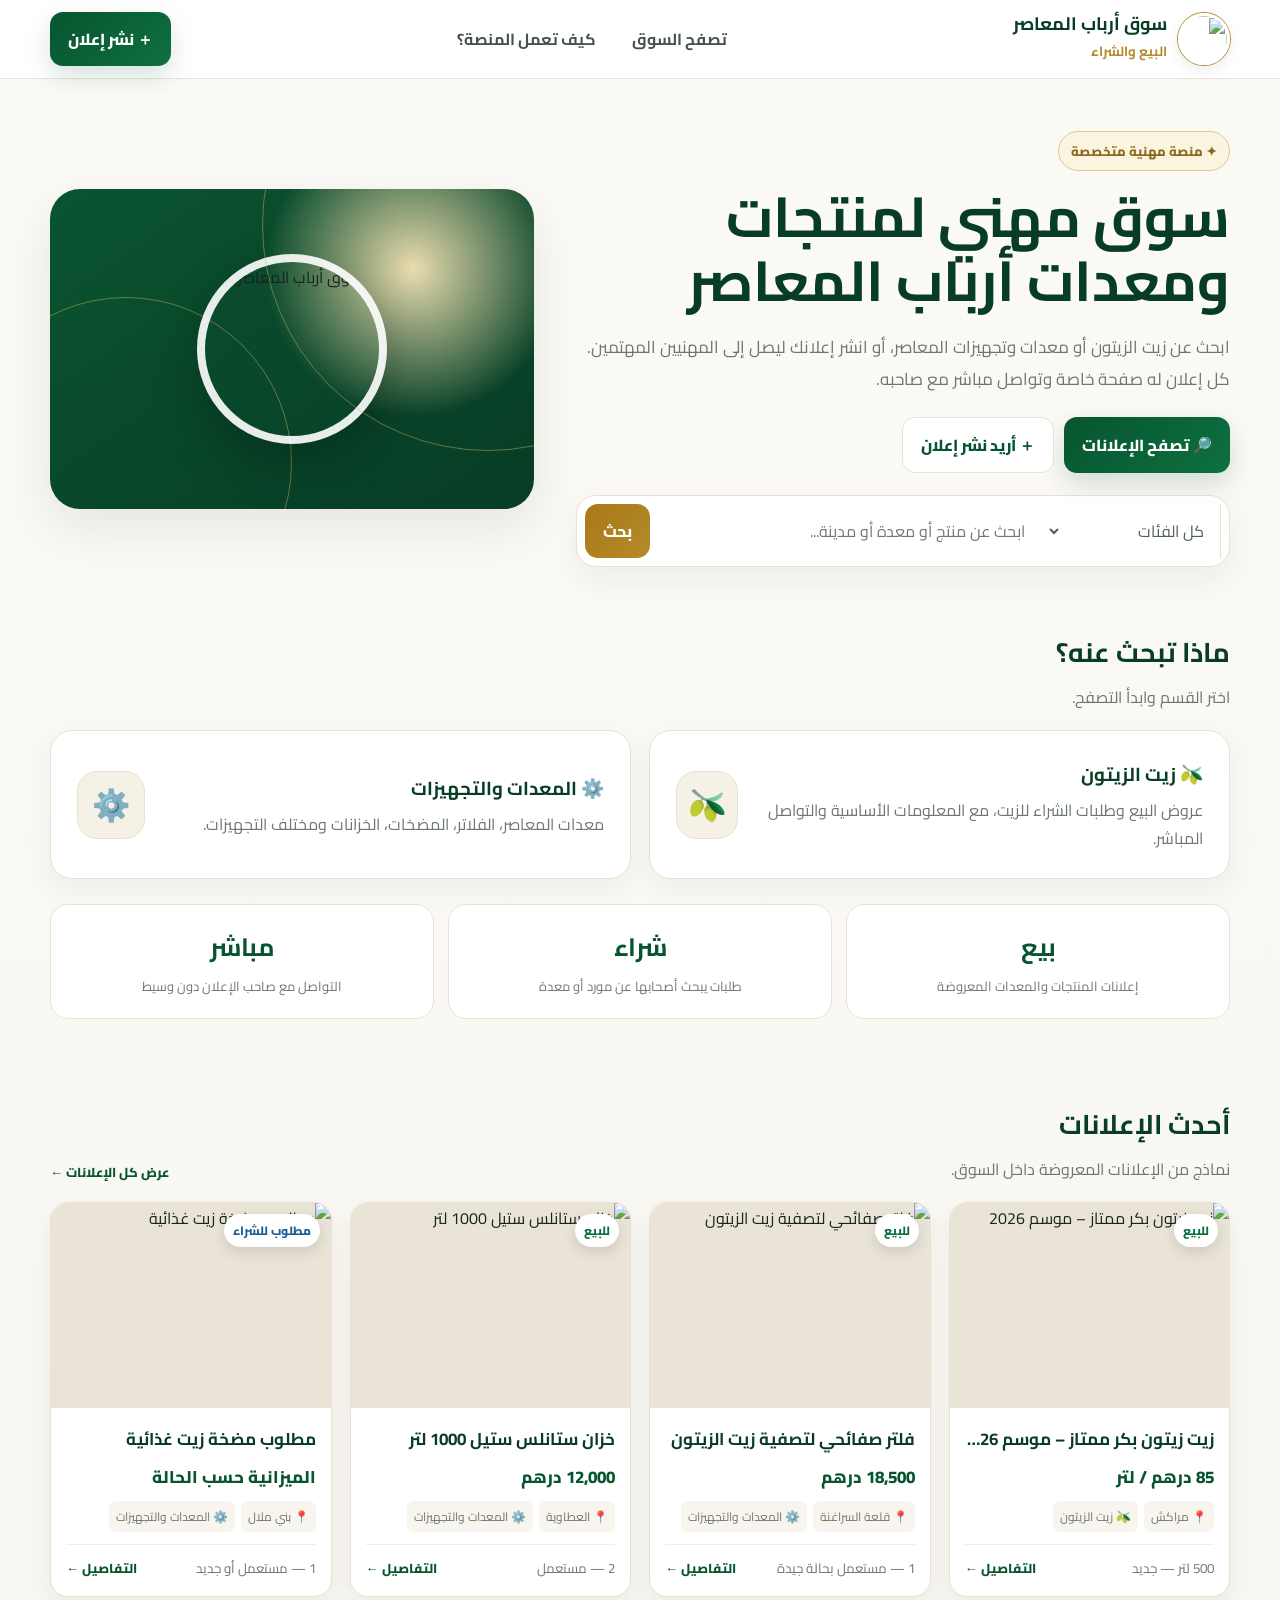
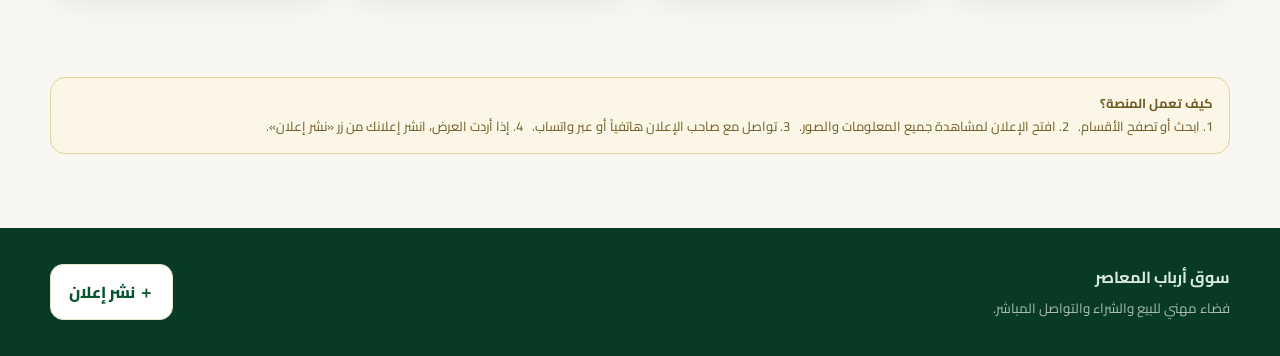
==== index.html @ 91c4d1d9 "Add files via upload" ====
<!doctype html><html lang="ar" dir="rtl"><head><meta charset="utf-8"><meta name="viewport" content="width=device-width,initial-scale=1"><title>سوق أرباب المعاصر | البيع والشراء</title><link rel="stylesheet" href="styles.css"></head><body><header class="topbar"><div class="wrap nav"><a class="brand" href="index.html"><img src="assets/logoSAM.png"><span><b>سوق أرباب المعاصر</b><small>البيع والشراء</small></span></a><nav class="navlinks"><a href="search.html">تصفح السوق</a><a href="#how">كيف تعمل المنصة؟</a></nav><a class="btn primary" href="publish.html">＋ نشر إعلان</a></div></header><main><section class="wrap hero"><div><span class="eyebrow">✦ منصة مهنية متخصصة</span><h1>سوق مهني لمنتجات<br>ومعدات أرباب المعاصر</h1><p>ابحث عن زيت الزيتون أو معدات وتجهيزات المعاصر، أو انشر إعلانك ليصل إلى المهنيين المهتمين. كل إعلان له صفحة خاصة وتواصل مباشر مع صاحبه.</p><div class="hero-actions"><a class="btn primary" href="search.html">🔎 تصفح الإعلانات</a><a class="btn light" href="publish.html">＋ أريد نشر إعلان</a></div><div class="searchbox"><select id="homeCat"><option>كل الفئات</option><option>زيت الزيتون</option><option>المعدات والتجهيزات</option></select><input id="homeSearch" placeholder="ابحث عن منتج أو معدة أو مدينة..."><button id="searchGo" class="btn gold">بحث</button></div></div><div class="hero-art"><img src="assets/logoSAM.png" alt="سوق أرباب المعاصر"></div></section><section class="wrap section"><div class="section-head"><div><h2>ماذا تبحث عنه؟</h2><p>اختر القسم وابدأ التصفح.</p></div></div><div class="cats"><a class="catcard" href="search.html?cat=زيت%20الزيتون"><div><h3>🫒 زيت الزيتون</h3><p>عروض البيع وطلبات الشراء للزيت، مع المعلومات الأساسية والتواصل المباشر.</p></div><div class="caticon">🫒</div></a><a class="catcard" href="search.html?cat=المعدات%20والتجهيزات"><div><h3>⚙️ المعدات والتجهيزات</h3><p>معدات المعاصر، الفلاتر، المضخات، الخزانات ومختلف التجهيزات.</p></div><div class="caticon">⚙️</div></a></div><div class="stats"><div class="stat"><strong>بيع</strong><span>إعلانات المنتجات والمعدات المعروضة</span></div><div class="stat"><strong>شراء</strong><span>طلبات يبحث أصحابها عن مورد أو معدة</span></div><div class="stat"><strong>مباشر</strong><span>التواصل مع صاحب الإعلان دون وسيط</span></div></div></section><section id="latest" class="wrap section"><div class="section-head"><div><h2>أحدث الإعلانات</h2><p>نماذج من الإعلانات المعروضة داخل السوق.</p></div><a class="link" href="search.html">عرض كل الإعلانات ←</a></div><div id="homeGrid" class="grid"></div></section><section id="how" class="wrap section"><div class="notice"><b>كيف تعمل المنصة؟</b><br>1. ابحث أو تصفح الأقسام. &nbsp; 2. افتح الإعلان لمشاهدة جميع المعلومات والصور. &nbsp; 3. تواصل مع صاحب الإعلان هاتفياً أو عبر واتساب. &nbsp; 4. إذا أردت العرض، انشر إعلانك من زر «نشر إعلان».</div></section></main><footer class="footer"><div class="wrap foot"><div><b>سوق أرباب المعاصر</b><br><small>فضاء مهني للبيع والشراء والتواصل المباشر.</small></div><a class="btn light" href="publish.html">＋ نشر إعلان</a></div></footer><script src="app.js"></script><script>Souk.initHome()</script></body></html>
---- styles.css ----
@import url('https://fonts.googleapis.com/css2?family=Cairo:wght@400;500;600;700;800&display=swap');
:root{--g:#07552f;--g2:#0e7040;--g3:#083d25;--gold:#b58a2a;--gold2:#d6b765;--cream:#fbfaf6;--paper:#fff;--ink:#18251e;--muted:#6d7771;--line:#e9e2d1;--soft:#f5f1e6;--danger:#a84232;--shadow:0 18px 50px rgba(13,42,27,.09)}*{box-sizing:border-box}html{scroll-behavior:smooth}body{margin:0;background:linear-gradient(180deg,#fbfaf6 0%,#f7f6f1 100%);color:var(--ink);font-family:Cairo,Arial,sans-serif}a{text-decoration:none;color:inherit}button,input,select,textarea{font:inherit}button{cursor:pointer}.wrap{width:min(1180px,calc(100% - 32px));margin:auto}.topbar{background:rgba(255,255,255,.92);border-bottom:1px solid var(--line);position:sticky;top:0;z-index:30;backdrop-filter:blur(14px)}.nav{height:78px;display:flex;align-items:center;justify-content:space-between;gap:20px}.brand{display:flex;align-items:center;gap:11px}.brand img{width:52px;height:52px;border-radius:50%;object-fit:cover;border:3px solid #fff;box-shadow:0 0 0 1px var(--gold),0 5px 14px rgba(0,0,0,.08)}.brand b{display:block;font-size:18px;color:var(--g3);line-height:1.2}.brand small{color:var(--gold);font-weight:700}.navlinks{display:flex;gap:8px;align-items:center}.navlinks a{padding:10px 14px;border-radius:12px;color:#46534c;font-weight:700}.navlinks a:hover{background:var(--soft);color:var(--g)}.btn{display:inline-flex;align-items:center;justify-content:center;gap:7px;border:0;border-radius:13px;padding:12px 18px;font-weight:800;transition:.18s;white-space:nowrap}.btn:hover{transform:translateY(-1px)}.btn.primary{background:linear-gradient(135deg,var(--g),var(--g2));color:#fff;box-shadow:0 10px 24px rgba(7,85,47,.17)}.btn.gold{background:linear-gradient(135deg,#a87917,var(--gold));color:#fff}.btn.light{background:#fff;border:1px solid var(--line);color:var(--g)}.btn.whatsapp{background:#1e9b59;color:#fff}.hero{padding:52px 0 34px;display:grid;grid-template-columns:1.15fr .85fr;gap:42px;align-items:center}.eyebrow{display:inline-flex;padding:7px 12px;border:1px solid #dcc98f;background:#fbf5df;color:#8b681d;border-radius:999px;font-weight:800;font-size:13px}.hero h1{font-size:clamp(34px,5vw,56px);line-height:1.15;margin:14px 0 15px;color:var(--g3)}.hero p{font-size:17px;line-height:1.9;color:var(--muted);max-width:680px}.hero-actions{display:flex;gap:10px;flex-wrap:wrap;margin-top:22px}.hero-art{min-height:320px;border-radius:30px;background:radial-gradient(circle at 75% 25%,#eadcae,transparent 34%),linear-gradient(145deg,#0a5430,#083c25);position:relative;overflow:hidden;box-shadow:var(--shadow)}.hero-art:before,.hero-art:after{content:"";position:absolute;border:1px solid rgba(214,183,101,.45);border-radius:50%;width:330px;height:330px;left:-90px;bottom:-120px}.hero-art:after{width:450px;height:450px;left:auto;right:-180px;top:-190px}.hero-art img{position:absolute;width:190px;height:190px;border-radius:50%;object-fit:cover;left:50%;top:50%;transform:translate(-50%,-50%);border:8px solid rgba(255,255,255,.9);box-shadow:0 18px 50px rgba(0,0,0,.25)}.searchbox{background:#fff;border:1px solid var(--line);border-radius:20px;padding:8px;display:flex;gap:8px;box-shadow:0 12px 30px rgba(13,42,27,.06);margin-top:22px}.searchbox input{border:0;outline:0;flex:1;padding:12px 14px;min-width:0;background:transparent}.searchbox select{border:0;border-right:1px solid var(--line);outline:0;padding:0 12px;color:#526058;background:#fff}.section{padding:26px 0 54px}.section-head{display:flex;align-items:end;justify-content:space-between;gap:16px;margin-bottom:18px}.section-head h2{margin:0;color:var(--g3);font-size:27px}.section-head p{margin:5px 0 0;color:var(--muted)}.cats{display:grid;grid-template-columns:repeat(2,1fr);gap:18px}.catcard{padding:26px;border:1px solid var(--line);border-radius:22px;background:#fff;box-shadow:0 10px 28px rgba(13,42,27,.05);display:flex;align-items:center;justify-content:space-between;gap:20px}.caticon{width:68px;height:68px;border-radius:20px;display:grid;place-items:center;font-size:31px;background:var(--soft);border:1px solid var(--line)}.catcard h3{margin:0 0 5px;color:var(--g3)}.catcard p{margin:0;color:var(--muted);line-height:1.7}.stats{display:grid;grid-template-columns:repeat(3,1fr);gap:14px;margin-top:25px}.stat{background:#fff;border:1px solid var(--line);border-radius:18px;padding:18px;text-align:center}.stat strong{display:block;font-size:25px;color:var(--g)}.stat span{color:var(--muted);font-size:13px}.toolbar{position:sticky;top:78px;z-index:20;background:rgba(247,246,241,.93);backdrop-filter:blur(12px);padding:14px 0;border-bottom:1px solid var(--line)}.filters{display:grid;grid-template-columns:1.1fr .8fr .8fr 2fr;gap:9px}.field{width:100%;border:1px solid var(--line);background:#fff;border-radius:12px;padding:11px 13px;outline:0;color:var(--ink)}.field:focus{border-color:var(--gold)}.grid{display:grid;grid-template-columns:repeat(4,1fr);gap:18px}.card{background:#fff;border:1px solid var(--line);border-radius:18px;overflow:hidden;box-shadow:0 10px 26px rgba(13,42,27,.055);transition:.18s}.card:hover{transform:translateY(-3px);box-shadow:0 18px 38px rgba(13,42,27,.10)}.card-image{height:205px;position:relative;background:#e9e4d7;overflow:hidden}.card-image img{width:100%;height:100%;object-fit:cover}.badge{position:absolute;top:11px;right:11px;background:#fff;border-radius:999px;padding:5px 9px;font-size:12px;font-weight:800;box-shadow:0 5px 14px rgba(0,0,0,.12)}.badge.sale{color:#08703c}.badge.buy{color:#1d5d95}.card-body{padding:15px}.card h3{margin:0 0 6px;font-size:17px;color:var(--g3);white-space:nowrap;overflow:hidden;text-overflow:ellipsis}.price{font-weight:800;color:var(--g);font-size:17px}.meta{display:flex;flex-wrap:wrap;gap:6px;color:var(--muted);font-size:12px;margin:8px 0 12px}.meta span{background:#f7f5ee;padding:4px 7px;border-radius:7px}.card-footer{display:flex;justify-content:space-between;align-items:center;border-top:1px solid #f0ede4;padding-top:11px}.card-footer small{color:var(--muted)}.link{color:var(--g);font-weight:800;font-size:13px}.empty{padding:55px 20px;text-align:center;border:1px dashed #d9cfb6;border-radius:20px;color:var(--muted);background:#fff}.empty b{display:block;color:var(--g3);margin-bottom:5px}.detail-layout{display:grid;grid-template-columns:1.05fr .95fr;gap:25px;padding:35px 0 60px}.gallery{background:#fff;border:1px solid var(--line);border-radius:22px;padding:12px}.gallery-main{height:470px;border-radius:16px;overflow:hidden;background:#eee9dd}.gallery-main img{width:100%;height:100%;object-fit:cover}.detail-box{background:#fff;border:1px solid var(--line);border-radius:22px;padding:25px;box-shadow:var(--shadow)}.detail-box h1{margin:8px 0;color:var(--g3);font-size:34px}.detail-price{font-size:28px;color:var(--g);font-weight:800;margin:10px 0}.detail-desc{line-height:2;color:#53605a}.specs{display:grid;grid-template-columns:1fr 1fr;gap:8px;margin:18px 0}.spec{background:#f8f6ef;border-radius:12px;padding:10px}.spec small{display:block;color:var(--muted);font-size:11px}.spec b{color:var(--g3)}.contact{display:grid;grid-template-columns:1fr 1fr;gap:10px;margin-top:20px}.notice{background:#fbf6e6;border:1px solid #e6d39b;color:#6f5b25;border-radius:15px;padding:14px 16px;line-height:1.8;font-size:13px}.form-shell{max-width:850px;margin:35px auto 70px}.form-card{background:#fff;border:1px solid var(--line);border-radius:24px;padding:28px;box-shadow:var(--shadow)}.form-title h1{margin:0;color:var(--g3);font-size:32px}.form-title p{color:var(--muted);line-height:1.8}.form-grid{display:grid;grid-template-columns:1fr 1fr;gap:14px}.full{grid-column:1/-1}.label{display:block;font-weight:800;color:#34433b;font-size:13px;margin:0 0 6px}.agree{display:flex;gap:9px;align-items:flex-start;background:#faf8f0;padding:13px;border-radius:12px;margin-top:15px;color:#59635e;font-size:13px;line-height:1.8}.agree input{margin-top:5px}.modal{display:none;position:fixed;inset:0;z-index:100}.modal.open{display:block}.modal-back{position:absolute;inset:0;background:rgba(6,24,16,.62);backdrop-filter:blur(4px)}.modal-box{position:relative;width:min(760px,calc(100% - 26px));max-height:86vh;overflow:auto;margin:7vh auto;background:#fff;border-radius:22px;padding:28px;box-shadow:0 30px 80px rgba(0,0,0,.28)}.modal-close{position:absolute;top:12px;left:12px;border:0;background:#f1eee4;border-radius:50%;width:36px;height:36px;font-size:22px}.law h2{color:var(--g3)}.law li{margin:9px 0;line-height:1.8}.footer{margin-top:20px;background:#073b24;color:#dce9df;padding:34px 0}.footer .foot{display:flex;justify-content:space-between;gap:20px;align-items:center}.footer small{color:#aebfb3}.hidden{display:none!important}@media(max-width:980px){.grid{grid-template-columns:repeat(3,1fr)}.hero{grid-template-columns:1fr}.hero-art{min-height:260px}.filters{grid-template-columns:1fr 1fr}.filters .wide{grid-column:1/-1}.detail-layout{grid-template-columns:1fr}.cats{grid-template-columns:1fr}}@media(max-width:700px){.wrap{width:min(100% - 22px,1180px)}.nav{height:68px}.navlinks{display:none}.brand img{width:46px;height:46px}.brand b{font-size:15px}.brand small{font-size:11px}.hero{padding:34px 0 22px}.hero h1{font-size:35px}.hero p{font-size:15px}.hero-art{min-height:230px}.hero-art img{width:135px;height:135px}.stats{grid-template-columns:1fr}.grid{grid-template-columns:1fr 1fr;gap:12px}.card-image{height:160px}.section{padding-bottom:38px}.toolbar{top:68px}.filters{grid-template-columns:1fr 1fr}.filters .wide{grid-column:1/-1}.detail-layout{padding-top:18px}.gallery-main{height:310px}.detail-box h1{font-size:27px}.contact{grid-template-columns:1fr}.form-grid{grid-template-columns:1fr}.full{grid-column:auto}.footer .foot{flex-direction:column;text-align:center}}@media(max-width:470px){.grid{grid-template-columns:1fr}.card-image{height:205px}.hero-actions .btn{width:100%}.cats{gap:12px}.catcard{padding:18px}.caticon{width:55px;height:55px;font-size:25px}}
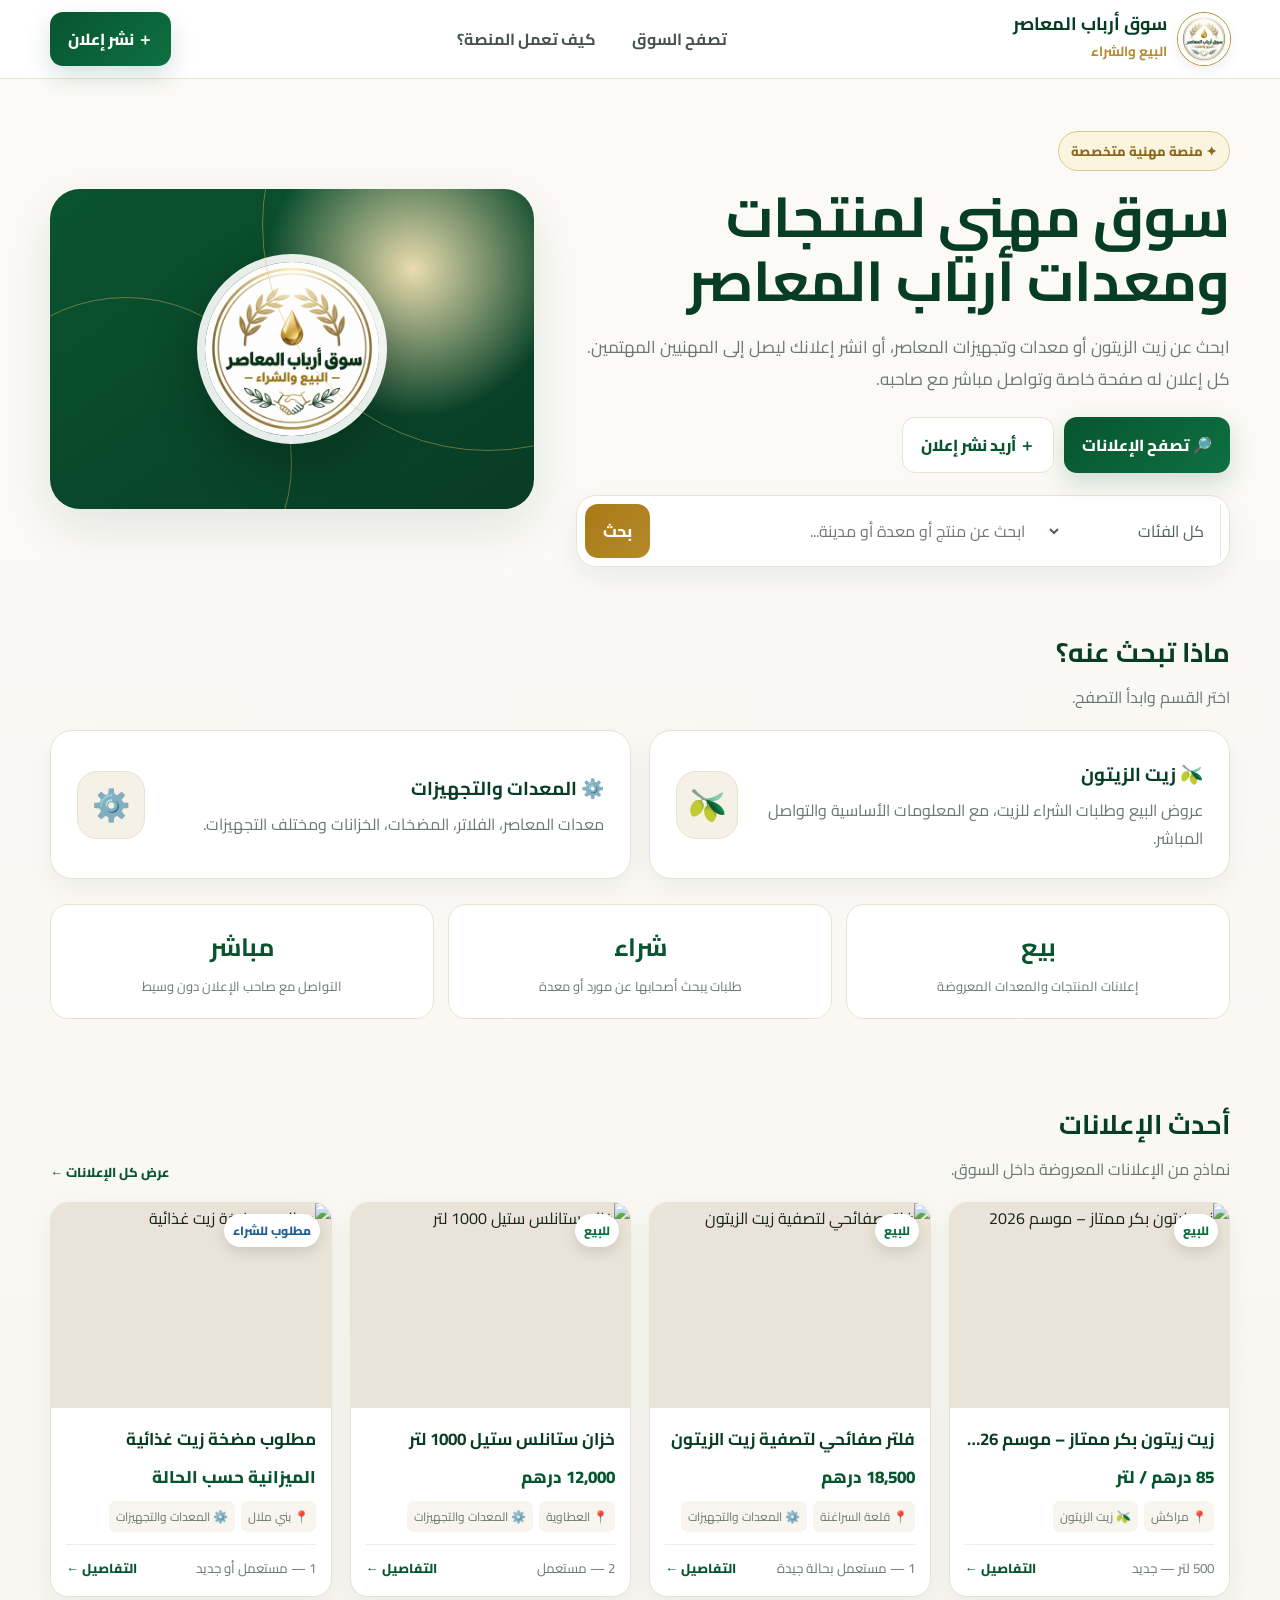
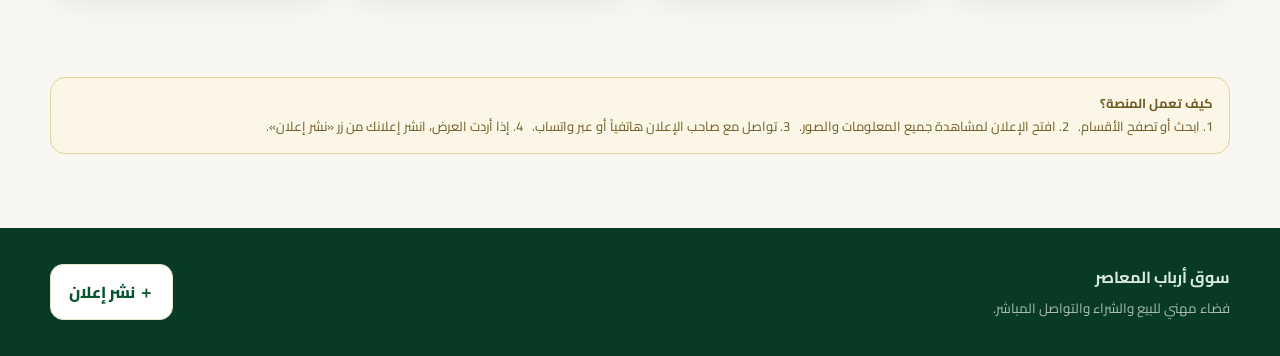
==== commit d25a4908: "Fix HTML encoding issues in index.html" ====
--- a/index.html
+++ b/index.html
@@ -1 +1 @@
-<!doctype html><html lang="ar" dir="rtl"><head><meta charset="utf-8"><meta name="viewport" content="width=device-width,initial-scale=1"><title>سوق أرباب المعاصر | البيع والشراء</title><link rel="stylesheet" href="styles.css"></head><body><header class="topbar"><div class="wrap nav"><a class="brand" href="index.html"><img src="assets/logoSAM.png"><span><b>سوق أرباب المعاصر</b><small>البيع والشراء</small></span></a><nav class="navlinks"><a href="search.html">تصفح السوق</a><a href="#how">كيف تعمل المنصة؟</a></nav><a class="btn primary" href="publish.html">＋ نشر إعلان</a></div></header><main><section class="wrap hero"><div><span class="eyebrow">✦ منصة مهنية متخصصة</span><h1>سوق مهني لمنتجات<br>ومعدات أرباب المعاصر</h1><p>ابحث عن زيت الزيتون أو معدات وتجهيزات المعاصر، أو انشر إعلانك ليصل إلى المهنيين المهتمين. كل إعلان له صفحة خاصة وتواصل مباشر مع صاحبه.</p><div class="hero-actions"><a class="btn primary" href="search.html">🔎 تصفح الإعلانات</a><a class="btn light" href="publish.html">＋ أريد نشر إعلان</a></div><div class="searchbox"><select id="homeCat"><option>كل الفئات</option><option>زيت الزيتون</option><option>المعدات والتجهيزات</option></select><input id="homeSearch" placeholder="ابحث عن منتج أو معدة أو مدينة..."><button id="searchGo" class="btn gold">بحث</button></div></div><div class="hero-art"><img src="assets/logoSAM.png" alt="سوق أرباب المعاصر"></div></section><section class="wrap section"><div class="section-head"><div><h2>ماذا تبحث عنه؟</h2><p>اختر القسم وابدأ التصفح.</p></div></div><div class="cats"><a class="catcard" href="search.html?cat=زيت%20الزيتون"><div><h3>🫒 زيت الزيتون</h3><p>عروض البيع وطلبات الشراء للزيت، مع المعلومات الأساسية والتواصل المباشر.</p></div><div class="caticon">🫒</div></a><a class="catcard" href="search.html?cat=المعدات%20والتجهيزات"><div><h3>⚙️ المعدات والتجهيزات</h3><p>معدات المعاصر، الفلاتر، المضخات، الخزانات ومختلف التجهيزات.</p></div><div class="caticon">⚙️</div></a></div><div class="stats"><div class="stat"><strong>بيع</strong><span>إعلانات المنتجات والمعدات المعروضة</span></div><div class="stat"><strong>شراء</strong><span>طلبات يبحث أصحابها عن مورد أو معدة</span></div><div class="stat"><strong>مباشر</strong><span>التواصل مع صاحب الإعلان دون وسيط</span></div></div></section><section id="latest" class="wrap section"><div class="section-head"><div><h2>أحدث الإعلانات</h2><p>نماذج من الإعلانات المعروضة داخل السوق.</p></div><a class="link" href="search.html">عرض كل الإعلانات ←</a></div><div id="homeGrid" class="grid"></div></section><section id="how" class="wrap section"><div class="notice"><b>كيف تعمل المنصة؟</b><br>1. ابحث أو تصفح الأقسام. &nbsp; 2. افتح الإعلان لمشاهدة جميع المعلومات والصور. &nbsp; 3. تواصل مع صاحب الإعلان هاتفياً أو عبر واتساب. &nbsp; 4. إذا أردت العرض، انشر إعلانك من زر «نشر إعلان».</div></section></main><footer class="footer"><div class="wrap foot"><div><b>سوق أرباب المعاصر</b><br><small>فضاء مهني للبيع والشراء والتواصل المباشر.</small></div><a class="btn light" href="publish.html">＋ نشر إعلان</a></div></footer><script src="app.js"></script><script>Souk.initHome()</script></body></html>
+<!doctype html><html lang="ar" dir="rtl"><head><meta charset="utf-8"><meta name="viewport" content="width=device-width,initial-scale=1"><title>سوق أرباب المعاصر | البيع والشراء</title><link rel="stylesheet" href="styles.css"></head><body><header class="topbar"><div class="wrap nav"><a class="brand" href="index.html"><img src="logoSAM.png"><span><b>سوق أرباب المعاصر</b><small>البيع والشراء</small></span></a><nav class="navlinks"><a href="search.html">تصفح السوق</a><a href="#how">كيف تعمل المنصة؟</a></nav><a class="btn primary" href="publish.html">＋ نشر إعلان</a></div></header><main><section class="wrap hero"><div><span class="eyebrow">✦ منصة مهنية متخصصة</span><h1>سوق مهني لمنتجات<br>ومعدات أرباب المعاصر</h1><p>ابحث عن زيت الزيتون أو معدات وتجهيزات المعاصر، أو انشر إعلانك ليصل إلى المهنيين المهتمين. كل إعلان له صفحة خاصة وتواصل مباشر مع صاحبه.</p><div class="hero-actions"><a class="btn primary" href="search.html">🔎 تصفح الإعلانات</a><a class="btn light" href="publish.html">＋ أريد نشر إعلان</a></div><div class="searchbox"><select id="homeCat"><option>كل الفئات</option><option>زيت الزيتون</option><option>المعدات والتجهيزات</option></select><input id="homeSearch" placeholder="ابحث عن منتج أو معدة أو مدينة..."><button id="searchGo" class="btn gold">بحث</button></div></div><div class="hero-art"><img src="logoSAM.png" alt="سوق أرباب المعاصر"></div></section><section class="wrap section"><div class="section-head"><div><h2>ماذا تبحث عنه؟</h2><p>اختر القسم وابدأ التصفح.</p></div></div><div class="cats"><a class="catcard" href="search.html?cat=زيت%20الزيتون"><div><h3>🫒 زيت الزيتون</h3><p>عروض البيع وطلبات الشراء للزيت، مع المعلومات الأساسية والتواصل المباشر.</p></div><div class="caticon">🫒</div></a><a class="catcard" href="search.html?cat=المعدات%20والتجهيزات"><div><h3>⚙️ المعدات والتجهيزات</h3><p>معدات المعاصر، الفلاتر، المضخات، الخزانات ومختلف التجهيزات.</p></div><div class="caticon">⚙️</div></a></div><div class="stats"><div class="stat"><strong>بيع</strong><span>إعلانات المنتجات والمعدات المعروضة</span></div><div class="stat"><strong>شراء</strong><span>طلبات يبحث أصحابها عن مورد أو معدة</span></div><div class="stat"><strong>مباشر</strong><span>التواصل مع صاحب الإعلان دون وسيط</span></div></div></section><section id="latest" class="wrap section"><div class="section-head"><div><h2>أحدث الإعلانات</h2><p>نماذج من الإعلانات المعروضة داخل السوق.</p></div><a class="link" href="search.html">عرض كل الإعلانات ←</a></div><div id="homeGrid" class="grid"></div></section><section id="how" class="wrap section"><div class="notice"><b>كيف تعمل المنصة؟</b><br>1. ابحث أو تصفح الأقسام. &nbsp; 2. افتح الإعلان لمشاهدة جميع المعلومات والصور. &nbsp; 3. تواصل مع صاحب الإعلان هاتفياً أو عبر واتساب. &nbsp; 4. إذا أردت العرض، انشر إعلانك من زر «نشر إعلان».</div></section></main><footer class="footer"><div class="wrap foot"><div><b>سوق أرباب المعاصر</b><br><small>فضاء مهني للبيع والشراء والتواصل المباشر.</small></div><a class="btn light" href="publish.html">＋ نشر إعلان</a></div></footer><script src="app.js"></script><script>Souk.initHome()</script></body></html>
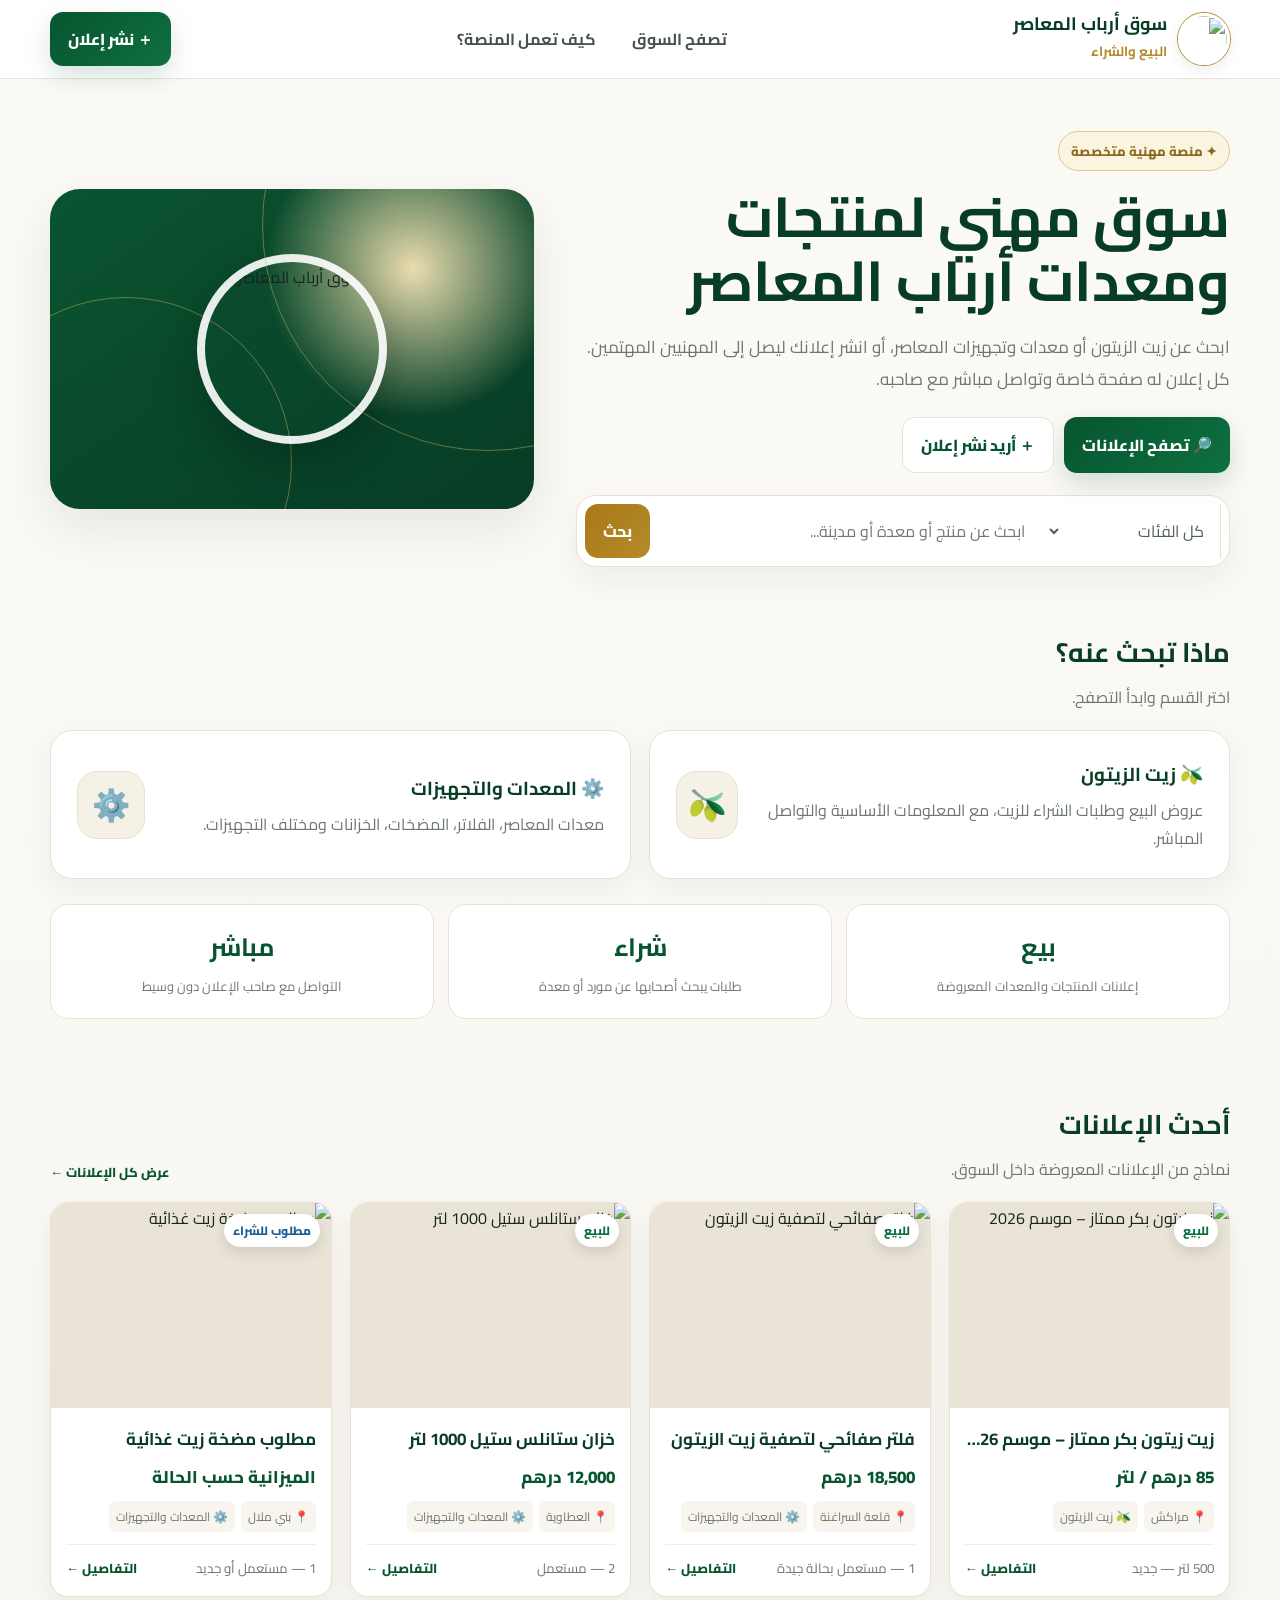
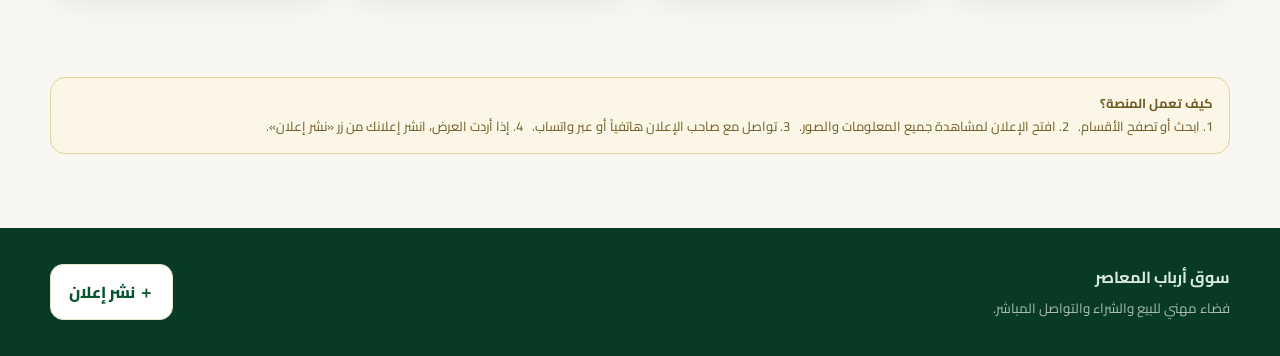
==== commit 88c87e99: "Add files via upload" ====
--- a/index.html
+++ b/index.html
@@ -1 +1 @@
-<!doctype html><html lang="ar" dir="rtl"><head><meta charset="utf-8"><meta name="viewport" content="width=device-width,initial-scale=1"><title>سوق أرباب المعاصر | البيع والشراء</title><link rel="stylesheet" href="styles.css"></head><body><header class="topbar"><div class="wrap nav"><a class="brand" href="index.html"><img src="logoSAM.png"><span><b>سوق أرباب المعاصر</b><small>البيع والشراء</small></span></a><nav class="navlinks"><a href="search.html">تصفح السوق</a><a href="#how">كيف تعمل المنصة؟</a></nav><a class="btn primary" href="publish.html">＋ نشر إعلان</a></div></header><main><section class="wrap hero"><div><span class="eyebrow">✦ منصة مهنية متخصصة</span><h1>سوق مهني لمنتجات<br>ومعدات أرباب المعاصر</h1><p>ابحث عن زيت الزيتون أو معدات وتجهيزات المعاصر، أو انشر إعلانك ليصل إلى المهنيين المهتمين. كل إعلان له صفحة خاصة وتواصل مباشر مع صاحبه.</p><div class="hero-actions"><a class="btn primary" href="search.html">🔎 تصفح الإعلانات</a><a class="btn light" href="publish.html">＋ أريد نشر إعلان</a></div><div class="searchbox"><select id="homeCat"><option>كل الفئات</option><option>زيت الزيتون</option><option>المعدات والتجهيزات</option></select><input id="homeSearch" placeholder="ابحث عن منتج أو معدة أو مدينة..."><button id="searchGo" class="btn gold">بحث</button></div></div><div class="hero-art"><img src="logoSAM.png" alt="سوق أرباب المعاصر"></div></section><section class="wrap section"><div class="section-head"><div><h2>ماذا تبحث عنه؟</h2><p>اختر القسم وابدأ التصفح.</p></div></div><div class="cats"><a class="catcard" href="search.html?cat=زيت%20الزيتون"><div><h3>🫒 زيت الزيتون</h3><p>عروض البيع وطلبات الشراء للزيت، مع المعلومات الأساسية والتواصل المباشر.</p></div><div class="caticon">🫒</div></a><a class="catcard" href="search.html?cat=المعدات%20والتجهيزات"><div><h3>⚙️ المعدات والتجهيزات</h3><p>معدات المعاصر، الفلاتر، المضخات، الخزانات ومختلف التجهيزات.</p></div><div class="caticon">⚙️</div></a></div><div class="stats"><div class="stat"><strong>بيع</strong><span>إعلانات المنتجات والمعدات المعروضة</span></div><div class="stat"><strong>شراء</strong><span>طلبات يبحث أصحابها عن مورد أو معدة</span></div><div class="stat"><strong>مباشر</strong><span>التواصل مع صاحب الإعلان دون وسيط</span></div></div></section><section id="latest" class="wrap section"><div class="section-head"><div><h2>أحدث الإعلانات</h2><p>نماذج من الإعلانات المعروضة داخل السوق.</p></div><a class="link" href="search.html">عرض كل الإعلانات ←</a></div><div id="homeGrid" class="grid"></div></section><section id="how" class="wrap section"><div class="notice"><b>كيف تعمل المنصة؟</b><br>1. ابحث أو تصفح الأقسام. &nbsp; 2. افتح الإعلان لمشاهدة جميع المعلومات والصور. &nbsp; 3. تواصل مع صاحب الإعلان هاتفياً أو عبر واتساب. &nbsp; 4. إذا أردت العرض، انشر إعلانك من زر «نشر إعلان».</div></section></main><footer class="footer"><div class="wrap foot"><div><b>سوق أرباب المعاصر</b><br><small>فضاء مهني للبيع والشراء والتواصل المباشر.</small></div><a class="btn light" href="publish.html">＋ نشر إعلان</a></div></footer><script src="app.js"></script><script>Souk.initHome()</script></body></html>
+<!doctype html><html lang="ar" dir="rtl"><head><meta charset="utf-8"><meta name="viewport" content="width=device-width,initial-scale=1"><title>سوق أرباب المعاصر | البيع والشراء</title><link rel="stylesheet" href="styles.css"></head><body><header class="topbar"><div class="wrap nav"><a class="brand" href="index.html"><img src="assets/logoSAM.png"><span><b>سوق أرباب المعاصر</b><small>البيع والشراء</small></span></a><nav class="navlinks"><a href="search.html">تصفح السوق</a><a href="#how">كيف تعمل المنصة؟</a></nav><a class="btn primary" href="publish.html">＋ نشر إعلان</a></div></header><main><section class="wrap hero"><div><span class="eyebrow">✦ منصة مهنية متخصصة</span><h1>سوق مهني لمنتجات<br>ومعدات أرباب المعاصر</h1><p>ابحث عن زيت الزيتون أو معدات وتجهيزات المعاصر، أو انشر إعلانك ليصل إلى المهنيين المهتمين. كل إعلان له صفحة خاصة وتواصل مباشر مع صاحبه.</p><div class="hero-actions"><a class="btn primary" href="search.html">🔎 تصفح الإعلانات</a><a class="btn light" href="publish.html">＋ أريد نشر إعلان</a></div><div class="searchbox"><select id="homeCat"><option>كل الفئات</option><option>زيت الزيتون</option><option>المعدات والتجهيزات</option></select><input id="homeSearch" placeholder="ابحث عن منتج أو معدة أو مدينة..."><button id="searchGo" class="btn gold">بحث</button></div></div><div class="hero-art"><img src="assets/logoSAM.png" alt="سوق أرباب المعاصر"></div></section><section class="wrap section"><div class="section-head"><div><h2>ماذا تبحث عنه؟</h2><p>اختر القسم وابدأ التصفح.</p></div></div><div class="cats"><a class="catcard" href="search.html?cat=زيت%20الزيتون"><div><h3>🫒 زيت الزيتون</h3><p>عروض البيع وطلبات الشراء للزيت، مع المعلومات الأساسية والتواصل المباشر.</p></div><div class="caticon">🫒</div></a><a class="catcard" href="search.html?cat=المعدات%20والتجهيزات"><div><h3>⚙️ المعدات والتجهيزات</h3><p>معدات المعاصر، الفلاتر، المضخات، الخزانات ومختلف التجهيزات.</p></div><div class="caticon">⚙️</div></a></div><div class="stats"><div class="stat"><strong>بيع</strong><span>إعلانات المنتجات والمعدات المعروضة</span></div><div class="stat"><strong>شراء</strong><span>طلبات يبحث أصحابها عن مورد أو معدة</span></div><div class="stat"><strong>مباشر</strong><span>التواصل مع صاحب الإعلان دون وسيط</span></div></div></section><section id="latest" class="wrap section"><div class="section-head"><div><h2>أحدث الإعلانات</h2><p>نماذج من الإعلانات المعروضة داخل السوق.</p></div><a class="link" href="search.html">عرض كل الإعلانات ←</a></div><div id="homeGrid" class="grid"></div></section><section id="how" class="wrap section"><div class="notice"><b>كيف تعمل المنصة؟</b><br>1. ابحث أو تصفح الأقسام. &nbsp; 2. افتح الإعلان لمشاهدة جميع المعلومات والصور. &nbsp; 3. تواصل مع صاحب الإعلان هاتفياً أو عبر واتساب. &nbsp; 4. إذا أردت العرض، انشر إعلانك من زر «نشر إعلان».</div></section></main><footer class="footer"><div class="wrap foot"><div><b>سوق أرباب المعاصر</b><br><small>فضاء مهني للبيع والشراء والتواصل المباشر.</small></div><a class="btn light" href="publish.html">＋ نشر إعلان</a></div></footer><script src="app.js"></script><script>Souk.initHome()</script></body></html>
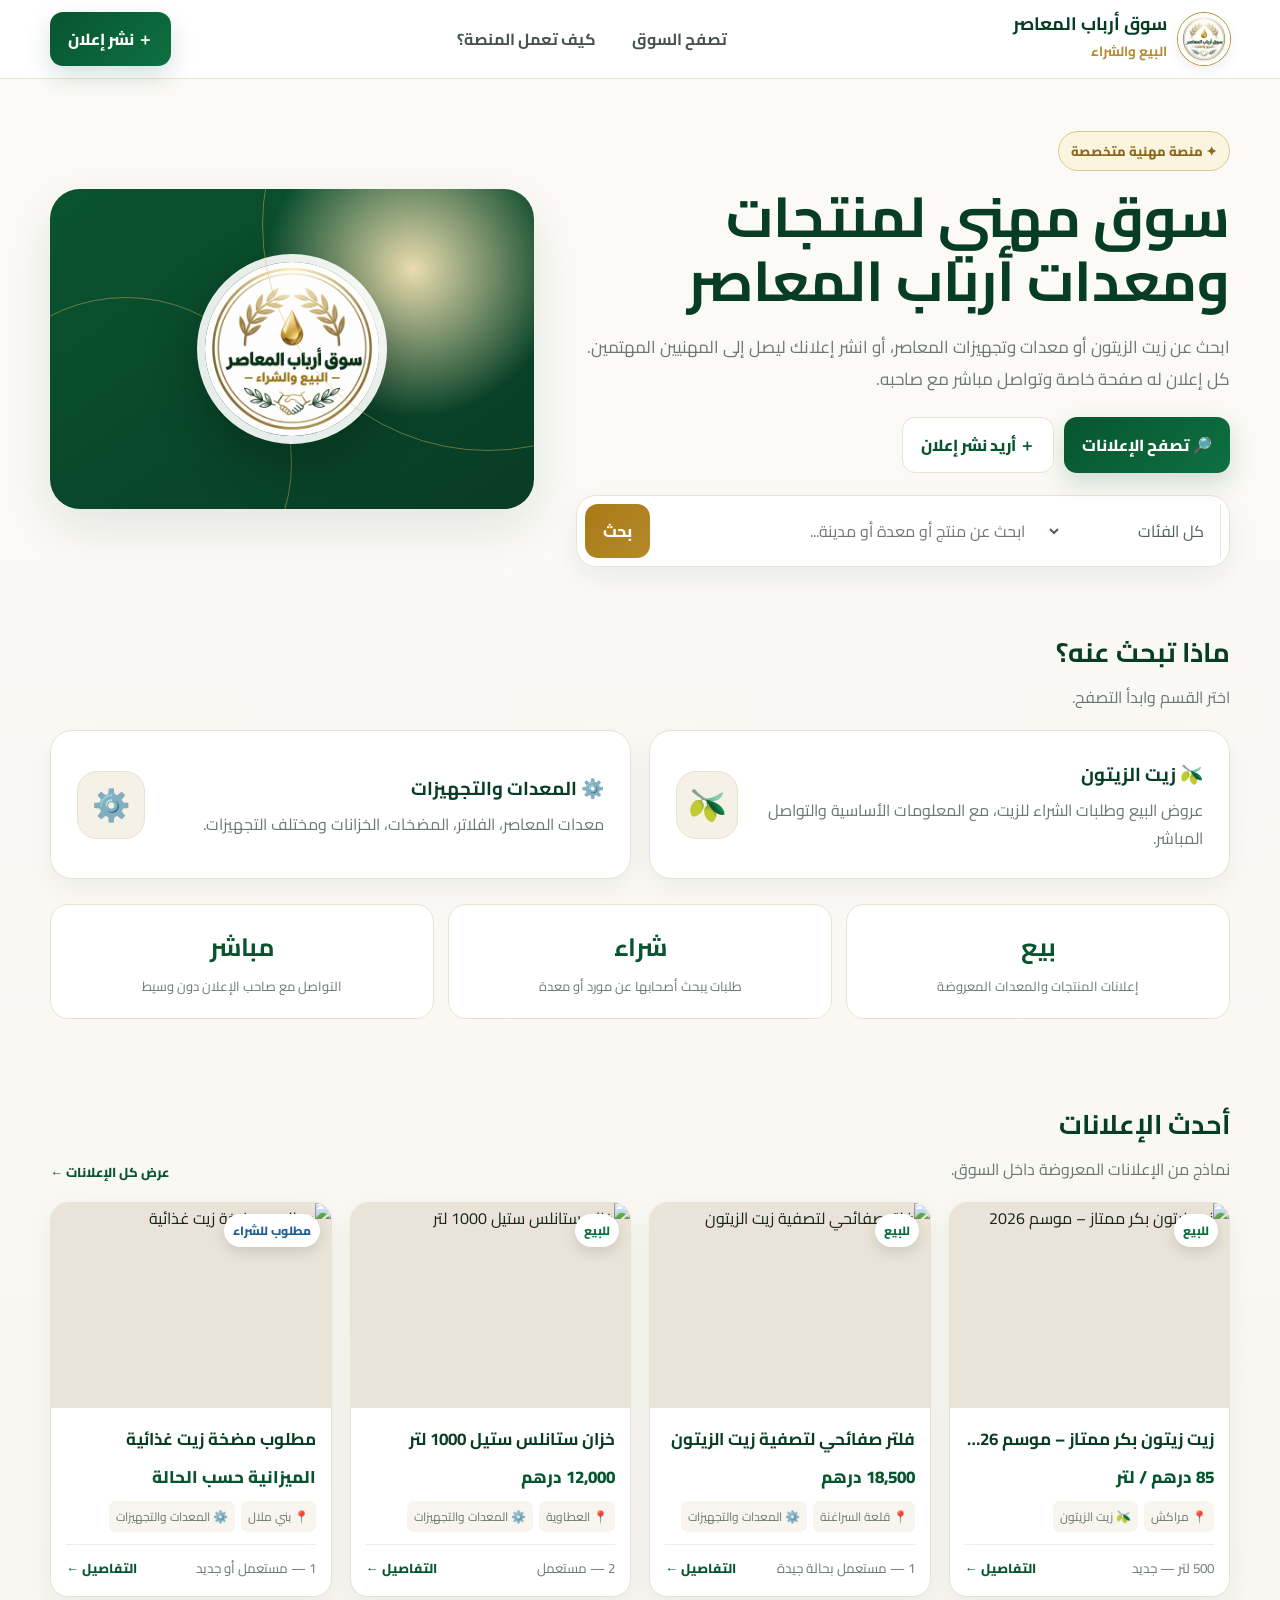
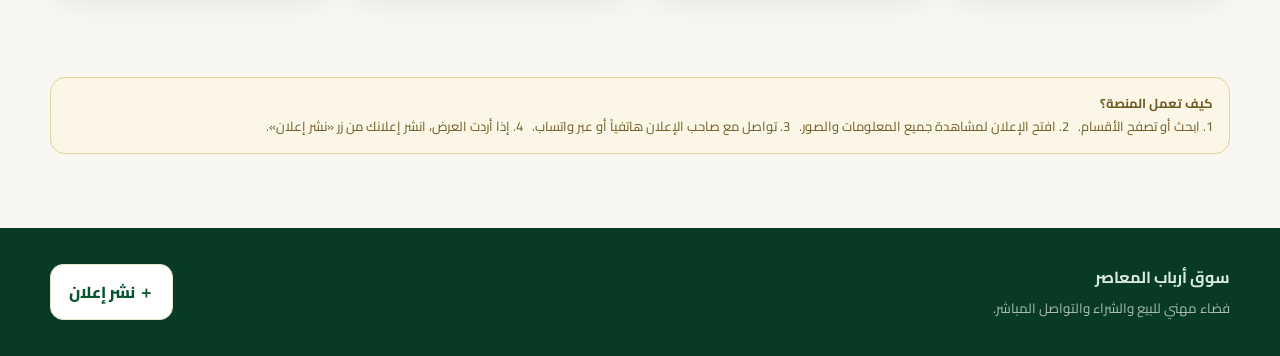
==== commit ede17bfd: "Update index.html" ====
--- a/index.html
+++ b/index.html
@@ -1 +1 @@
-<!doctype html><html lang="ar" dir="rtl"><head><meta charset="utf-8"><meta name="viewport" content="width=device-width,initial-scale=1"><title>سوق أرباب المعاصر | البيع والشراء</title><link rel="stylesheet" href="styles.css"></head><body><header class="topbar"><div class="wrap nav"><a class="brand" href="index.html"><img src="assets/logoSAM.png"><span><b>سوق أرباب المعاصر</b><small>البيع والشراء</small></span></a><nav class="navlinks"><a href="search.html">تصفح السوق</a><a href="#how">كيف تعمل المنصة؟</a></nav><a class="btn primary" href="publish.html">＋ نشر إعلان</a></div></header><main><section class="wrap hero"><div><span class="eyebrow">✦ منصة مهنية متخصصة</span><h1>سوق مهني لمنتجات<br>ومعدات أرباب المعاصر</h1><p>ابحث عن زيت الزيتون أو معدات وتجهيزات المعاصر، أو انشر إعلانك ليصل إلى المهنيين المهتمين. كل إعلان له صفحة خاصة وتواصل مباشر مع صاحبه.</p><div class="hero-actions"><a class="btn primary" href="search.html">🔎 تصفح الإعلانات</a><a class="btn light" href="publish.html">＋ أريد نشر إعلان</a></div><div class="searchbox"><select id="homeCat"><option>كل الفئات</option><option>زيت الزيتون</option><option>المعدات والتجهيزات</option></select><input id="homeSearch" placeholder="ابحث عن منتج أو معدة أو مدينة..."><button id="searchGo" class="btn gold">بحث</button></div></div><div class="hero-art"><img src="assets/logoSAM.png" alt="سوق أرباب المعاصر"></div></section><section class="wrap section"><div class="section-head"><div><h2>ماذا تبحث عنه؟</h2><p>اختر القسم وابدأ التصفح.</p></div></div><div class="cats"><a class="catcard" href="search.html?cat=زيت%20الزيتون"><div><h3>🫒 زيت الزيتون</h3><p>عروض البيع وطلبات الشراء للزيت، مع المعلومات الأساسية والتواصل المباشر.</p></div><div class="caticon">🫒</div></a><a class="catcard" href="search.html?cat=المعدات%20والتجهيزات"><div><h3>⚙️ المعدات والتجهيزات</h3><p>معدات المعاصر، الفلاتر، المضخات، الخزانات ومختلف التجهيزات.</p></div><div class="caticon">⚙️</div></a></div><div class="stats"><div class="stat"><strong>بيع</strong><span>إعلانات المنتجات والمعدات المعروضة</span></div><div class="stat"><strong>شراء</strong><span>طلبات يبحث أصحابها عن مورد أو معدة</span></div><div class="stat"><strong>مباشر</strong><span>التواصل مع صاحب الإعلان دون وسيط</span></div></div></section><section id="latest" class="wrap section"><div class="section-head"><div><h2>أحدث الإعلانات</h2><p>نماذج من الإعلانات المعروضة داخل السوق.</p></div><a class="link" href="search.html">عرض كل الإعلانات ←</a></div><div id="homeGrid" class="grid"></div></section><section id="how" class="wrap section"><div class="notice"><b>كيف تعمل المنصة؟</b><br>1. ابحث أو تصفح الأقسام. &nbsp; 2. افتح الإعلان لمشاهدة جميع المعلومات والصور. &nbsp; 3. تواصل مع صاحب الإعلان هاتفياً أو عبر واتساب. &nbsp; 4. إذا أردت العرض، انشر إعلانك من زر «نشر إعلان».</div></section></main><footer class="footer"><div class="wrap foot"><div><b>سوق أرباب المعاصر</b><br><small>فضاء مهني للبيع والشراء والتواصل المباشر.</small></div><a class="btn light" href="publish.html">＋ نشر إعلان</a></div></footer><script src="app.js"></script><script>Souk.initHome()</script></body></html>
+<!doctype html><html lang="ar" dir="rtl"><head><meta charset="utf-8"><meta name="viewport" content="width=device-width,initial-scale=1"><title>سوق أرباب المعاصر | البيع والشراء</title><link rel="stylesheet" href="styles.css"></head><body><header class="topbar"><div class="wrap nav"><a class="brand" href="index.html"><img src="logoSAM.png"><span><b>سوق أرباب المعاصر</b><small>البيع والشراء</small></span></a><nav class="navlinks"><a href="search.html">تصفح السوق</a><a href="#how">كيف تعمل المنصة؟</a></nav><a class="btn primary" href="publish.html">＋ نشر إعلان</a></div></header><main><section class="wrap hero"><div><span class="eyebrow">✦ منصة مهنية متخصصة</span><h1>سوق مهني لمنتجات<br>ومعدات أرباب المعاصر</h1><p>ابحث عن زيت الزيتون أو معدات وتجهيزات المعاصر، أو انشر إعلانك ليصل إلى المهنيين المهتمين. كل إعلان له صفحة خاصة وتواصل مباشر مع صاحبه.</p><div class="hero-actions"><a class="btn primary" href="search.html">🔎 تصفح الإعلانات</a><a class="btn light" href="publish.html">＋ أريد نشر إعلان</a></div><div class="searchbox"><select id="homeCat"><option>كل الفئات</option><option>زيت الزيتون</option><option>المعدات والتجهيزات</option></select><input id="homeSearch" placeholder="ابحث عن منتج أو معدة أو مدينة..."><button id="searchGo" class="btn gold">بحث</button></div></div><div class="hero-art"><img src="logoSAM.png" alt="سوق أرباب المعاصر"></div></section><section class="wrap section"><div class="section-head"><div><h2>ماذا تبحث عنه؟</h2><p>اختر القسم وابدأ التصفح.</p></div></div><div class="cats"><a class="catcard" href="search.html?cat=زيت%20الزيتون"><div><h3>🫒 زيت الزيتون</h3><p>عروض البيع وطلبات الشراء للزيت، مع المعلومات الأساسية والتواصل المباشر.</p></div><div class="caticon">🫒</div></a><a class="catcard" href="search.html?cat=المعدات%20والتجهيزات"><div><h3>⚙️ المعدات والتجهيزات</h3><p>معدات المعاصر، الفلاتر، المضخات، الخزانات ومختلف التجهيزات.</p></div><div class="caticon">⚙️</div></a></div><div class="stats"><div class="stat"><strong>بيع</strong><span>إعلانات المنتجات والمعدات المعروضة</span></div><div class="stat"><strong>شراء</strong><span>طلبات يبحث أصحابها عن مورد أو معدة</span></div><div class="stat"><strong>مباشر</strong><span>التواصل مع صاحب الإعلان دون وسيط</span></div></div></section><section id="latest" class="wrap section"><div class="section-head"><div><h2>أحدث الإعلانات</h2><p>نماذج من الإعلانات المعروضة داخل السوق.</p></div><a class="link" href="search.html">عرض كل الإعلانات ←</a></div><div id="homeGrid" class="grid"></div></section><section id="how" class="wrap section"><div class="notice"><b>كيف تعمل المنصة؟</b><br>1. ابحث أو تصفح الأقسام. &nbsp; 2. افتح الإعلان لمشاهدة جميع المعلومات والصور. &nbsp; 3. تواصل مع صاحب الإعلان هاتفياً أو عبر واتساب. &nbsp; 4. إذا أردت العرض، انشر إعلانك من زر «نشر إعلان».</div></section></main><footer class="footer"><div class="wrap foot"><div><b>سوق أرباب المعاصر</b><br><small>فضاء مهني للبيع والشراء والتواصل المباشر.</small></div><a class="btn light" href="publish.html">＋ نشر إعلان</a></div></footer><script src="app.js"></script><script>Souk.initHome()</script></body></html>
--- a/styles.css
+++ b/styles.css
@@ -1,2 +1,46 @@
 @import url('https://fonts.googleapis.com/css2?family=Cairo:wght@400;500;600;700;800&display=swap');
 :root{--g:#07552f;--g2:#0e7040;--g3:#083d25;--gold:#b58a2a;--gold2:#d6b765;--cream:#fbfaf6;--paper:#fff;--ink:#18251e;--muted:#6d7771;--line:#e9e2d1;--soft:#f5f1e6;--danger:#a84232;--shadow:0 18px 50px rgba(13,42,27,.09)}*{box-sizing:border-box}html{scroll-behavior:smooth}body{margin:0;background:linear-gradient(180deg,#fbfaf6 0%,#f7f6f1 100%);color:var(--ink);font-family:Cairo,Arial,sans-serif}a{text-decoration:none;color:inherit}button,input,select,textarea{font:inherit}button{cursor:pointer}.wrap{width:min(1180px,calc(100% - 32px));margin:auto}.topbar{background:rgba(255,255,255,.92);border-bottom:1px solid var(--line);position:sticky;top:0;z-index:30;backdrop-filter:blur(14px)}.nav{height:78px;display:flex;align-items:center;justify-content:space-between;gap:20px}.brand{display:flex;align-items:center;gap:11px}.brand img{width:52px;height:52px;border-radius:50%;object-fit:cover;border:3px solid #fff;box-shadow:0 0 0 1px var(--gold),0 5px 14px rgba(0,0,0,.08)}.brand b{display:block;font-size:18px;color:var(--g3);line-height:1.2}.brand small{color:var(--gold);font-weight:700}.navlinks{display:flex;gap:8px;align-items:center}.navlinks a{padding:10px 14px;border-radius:12px;color:#46534c;font-weight:700}.navlinks a:hover{background:var(--soft);color:var(--g)}.btn{display:inline-flex;align-items:center;justify-content:center;gap:7px;border:0;border-radius:13px;padding:12px 18px;font-weight:800;transition:.18s;white-space:nowrap}.btn:hover{transform:translateY(-1px)}.btn.primary{background:linear-gradient(135deg,var(--g),var(--g2));color:#fff;box-shadow:0 10px 24px rgba(7,85,47,.17)}.btn.gold{background:linear-gradient(135deg,#a87917,var(--gold));color:#fff}.btn.light{background:#fff;border:1px solid var(--line);color:var(--g)}.btn.whatsapp{background:#1e9b59;color:#fff}.hero{padding:52px 0 34px;display:grid;grid-template-columns:1.15fr .85fr;gap:42px;align-items:center}.eyebrow{display:inline-flex;padding:7px 12px;border:1px solid #dcc98f;background:#fbf5df;color:#8b681d;border-radius:999px;font-weight:800;font-size:13px}.hero h1{font-size:clamp(34px,5vw,56px);line-height:1.15;margin:14px 0 15px;color:var(--g3)}.hero p{font-size:17px;line-height:1.9;color:var(--muted);max-width:680px}.hero-actions{display:flex;gap:10px;flex-wrap:wrap;margin-top:22px}.hero-art{min-height:320px;border-radius:30px;background:radial-gradient(circle at 75% 25%,#eadcae,transparent 34%),linear-gradient(145deg,#0a5430,#083c25);position:relative;overflow:hidden;box-shadow:var(--shadow)}.hero-art:before,.hero-art:after{content:"";position:absolute;border:1px solid rgba(214,183,101,.45);border-radius:50%;width:330px;height:330px;left:-90px;bottom:-120px}.hero-art:after{width:450px;height:450px;left:auto;right:-180px;top:-190px}.hero-art img{position:absolute;width:190px;height:190px;border-radius:50%;object-fit:cover;left:50%;top:50%;transform:translate(-50%,-50%);border:8px solid rgba(255,255,255,.9);box-shadow:0 18px 50px rgba(0,0,0,.25)}.searchbox{background:#fff;border:1px solid var(--line);border-radius:20px;padding:8px;display:flex;gap:8px;box-shadow:0 12px 30px rgba(13,42,27,.06);margin-top:22px}.searchbox input{border:0;outline:0;flex:1;padding:12px 14px;min-width:0;background:transparent}.searchbox select{border:0;border-right:1px solid var(--line);outline:0;padding:0 12px;color:#526058;background:#fff}.section{padding:26px 0 54px}.section-head{display:flex;align-items:end;justify-content:space-between;gap:16px;margin-bottom:18px}.section-head h2{margin:0;color:var(--g3);font-size:27px}.section-head p{margin:5px 0 0;color:var(--muted)}.cats{display:grid;grid-template-columns:repeat(2,1fr);gap:18px}.catcard{padding:26px;border:1px solid var(--line);border-radius:22px;background:#fff;box-shadow:0 10px 28px rgba(13,42,27,.05);display:flex;align-items:center;justify-content:space-between;gap:20px}.caticon{width:68px;height:68px;border-radius:20px;display:grid;place-items:center;font-size:31px;background:var(--soft);border:1px solid var(--line)}.catcard h3{margin:0 0 5px;color:var(--g3)}.catcard p{margin:0;color:var(--muted);line-height:1.7}.stats{display:grid;grid-template-columns:repeat(3,1fr);gap:14px;margin-top:25px}.stat{background:#fff;border:1px solid var(--line);border-radius:18px;padding:18px;text-align:center}.stat strong{display:block;font-size:25px;color:var(--g)}.stat span{color:var(--muted);font-size:13px}.toolbar{position:sticky;top:78px;z-index:20;background:rgba(247,246,241,.93);backdrop-filter:blur(12px);padding:14px 0;border-bottom:1px solid var(--line)}.filters{display:grid;grid-template-columns:1.1fr .8fr .8fr 2fr;gap:9px}.field{width:100%;border:1px solid var(--line);background:#fff;border-radius:12px;padding:11px 13px;outline:0;color:var(--ink)}.field:focus{border-color:var(--gold)}.grid{display:grid;grid-template-columns:repeat(4,1fr);gap:18px}.card{background:#fff;border:1px solid var(--line);border-radius:18px;overflow:hidden;box-shadow:0 10px 26px rgba(13,42,27,.055);transition:.18s}.card:hover{transform:translateY(-3px);box-shadow:0 18px 38px rgba(13,42,27,.10)}.card-image{height:205px;position:relative;background:#e9e4d7;overflow:hidden}.card-image img{width:100%;height:100%;object-fit:cover}.badge{position:absolute;top:11px;right:11px;background:#fff;border-radius:999px;padding:5px 9px;font-size:12px;font-weight:800;box-shadow:0 5px 14px rgba(0,0,0,.12)}.badge.sale{color:#08703c}.badge.buy{color:#1d5d95}.card-body{padding:15px}.card h3{margin:0 0 6px;font-size:17px;color:var(--g3);white-space:nowrap;overflow:hidden;text-overflow:ellipsis}.price{font-weight:800;color:var(--g);font-size:17px}.meta{display:flex;flex-wrap:wrap;gap:6px;color:var(--muted);font-size:12px;margin:8px 0 12px}.meta span{background:#f7f5ee;padding:4px 7px;border-radius:7px}.card-footer{display:flex;justify-content:space-between;align-items:center;border-top:1px solid #f0ede4;padding-top:11px}.card-footer small{color:var(--muted)}.link{color:var(--g);font-weight:800;font-size:13px}.empty{padding:55px 20px;text-align:center;border:1px dashed #d9cfb6;border-radius:20px;color:var(--muted);background:#fff}.empty b{display:block;color:var(--g3);margin-bottom:5px}.detail-layout{display:grid;grid-template-columns:1.05fr .95fr;gap:25px;padding:35px 0 60px}.gallery{background:#fff;border:1px solid var(--line);border-radius:22px;padding:12px}.gallery-main{height:470px;border-radius:16px;overflow:hidden;background:#eee9dd}.gallery-main img{width:100%;height:100%;object-fit:cover}.detail-box{background:#fff;border:1px solid var(--line);border-radius:22px;padding:25px;box-shadow:var(--shadow)}.detail-box h1{margin:8px 0;color:var(--g3);font-size:34px}.detail-price{font-size:28px;color:var(--g);font-weight:800;margin:10px 0}.detail-desc{line-height:2;color:#53605a}.specs{display:grid;grid-template-columns:1fr 1fr;gap:8px;margin:18px 0}.spec{background:#f8f6ef;border-radius:12px;padding:10px}.spec small{display:block;color:var(--muted);font-size:11px}.spec b{color:var(--g3)}.contact{display:grid;grid-template-columns:1fr 1fr;gap:10px;margin-top:20px}.notice{background:#fbf6e6;border:1px solid #e6d39b;color:#6f5b25;border-radius:15px;padding:14px 16px;line-height:1.8;font-size:13px}.form-shell{max-width:850px;margin:35px auto 70px}.form-card{background:#fff;border:1px solid var(--line);border-radius:24px;padding:28px;box-shadow:var(--shadow)}.form-title h1{margin:0;color:var(--g3);font-size:32px}.form-title p{color:var(--muted);line-height:1.8}.form-grid{display:grid;grid-template-columns:1fr 1fr;gap:14px}.full{grid-column:1/-1}.label{display:block;font-weight:800;color:#34433b;font-size:13px;margin:0 0 6px}.agree{display:flex;gap:9px;align-items:flex-start;background:#faf8f0;padding:13px;border-radius:12px;margin-top:15px;color:#59635e;font-size:13px;line-height:1.8}.agree input{margin-top:5px}.modal{display:none;position:fixed;inset:0;z-index:100}.modal.open{display:block}.modal-back{position:absolute;inset:0;background:rgba(6,24,16,.62);backdrop-filter:blur(4px)}.modal-box{position:relative;width:min(760px,calc(100% - 26px));max-height:86vh;overflow:auto;margin:7vh auto;background:#fff;border-radius:22px;padding:28px;box-shadow:0 30px 80px rgba(0,0,0,.28)}.modal-close{position:absolute;top:12px;left:12px;border:0;background:#f1eee4;border-radius:50%;width:36px;height:36px;font-size:22px}.law h2{color:var(--g3)}.law li{margin:9px 0;line-height:1.8}.footer{margin-top:20px;background:#073b24;color:#dce9df;padding:34px 0}.footer .foot{display:flex;justify-content:space-between;gap:20px;align-items:center}.footer small{color:#aebfb3}.hidden{display:none!important}@media(max-width:980px){.grid{grid-template-columns:repeat(3,1fr)}.hero{grid-template-columns:1fr}.hero-art{min-height:260px}.filters{grid-template-columns:1fr 1fr}.filters .wide{grid-column:1/-1}.detail-layout{grid-template-columns:1fr}.cats{grid-template-columns:1fr}}@media(max-width:700px){.wrap{width:min(100% - 22px,1180px)}.nav{height:68px}.navlinks{display:none}.brand img{width:46px;height:46px}.brand b{font-size:15px}.brand small{font-size:11px}.hero{padding:34px 0 22px}.hero h1{font-size:35px}.hero p{font-size:15px}.hero-art{min-height:230px}.hero-art img{width:135px;height:135px}.stats{grid-template-columns:1fr}.grid{grid-template-columns:1fr 1fr;gap:12px}.card-image{height:160px}.section{padding-bottom:38px}.toolbar{top:68px}.filters{grid-template-columns:1fr 1fr}.filters .wide{grid-column:1/-1}.detail-layout{padding-top:18px}.gallery-main{height:310px}.detail-box h1{font-size:27px}.contact{grid-template-columns:1fr}.form-grid{grid-template-columns:1fr}.full{grid-column:auto}.footer .foot{flex-direction:column;text-align:center}}@media(max-width:470px){.grid{grid-template-columns:1fr}.card-image{height:205px}.hero-actions .btn{width:100%}.cats{gap:12px}.catcard{padding:18px}.caticon{width:55px;height:55px;font-size:25px}}
+/* Media upload + mobile refinements */
+.upload-box{border:1.5px dashed #cfc4a6;border-radius:18px;background:#fcfbf6;padding:12px}.media-input{position:absolute;opacity:0;width:1px;height:1px}.upload-trigger{min-height:112px;border-radius:14px;background:#fff;border:1px solid var(--line);display:flex;align-items:center;justify-content:center;gap:13px;text-align:right;padding:16px;cursor:pointer;color:var(--g3)}.upload-trigger:hover{border-color:var(--gold);background:#fffdf7}.upload-icon{width:48px;height:48px;border-radius:14px;display:grid;place-items:center;background:var(--soft);border:1px solid var(--line);font-size:27px;color:var(--g)}.upload-trigger b{display:block}.upload-trigger small{display:block;color:var(--muted);margin-top:4px;line-height:1.6}.upload-note{font-size:11px;color:var(--muted);padding:8px 4px 2px}.media-preview{display:grid;grid-template-columns:repeat(4,1fr);gap:9px;margin-top:10px}.upload-item{position:relative;overflow:hidden;border-radius:13px;background:#eee9dd;border:1px solid var(--line);aspect-ratio:1/1}.upload-item img,.upload-item video{width:100%;height:100%;object-fit:cover;display:block}.upload-item-info{position:absolute;right:5px;left:5px;bottom:5px;background:rgba(7,61,37,.86);color:#fff;border-radius:8px;padding:4px 7px;font-size:10px;white-space:nowrap;overflow:hidden;text-overflow:ellipsis}.remove-media{position:absolute;top:5px;left:5px;width:30px;height:30px;border:0;border-radius:50%;background:rgba(255,255,255,.94);color:#9a3025;font-size:20px;line-height:1}.media-count{position:absolute;left:10px;bottom:10px;background:rgba(7,61,37,.9);color:#fff;border-radius:999px;padding:4px 8px;font-size:11px;font-weight:800}.card-image video{width:100%;height:100%;object-fit:cover;display:block}.gallery-thumbs{display:grid;grid-template-columns:repeat(6,1fr);gap:8px;margin-top:9px}.thumb{border:2px solid transparent;background:#f4f1e8;border-radius:11px;overflow:hidden;padding:0;aspect-ratio:1/1;position:relative}.thumb.active{border-color:var(--gold)}.thumb img{width:100%;height:100%;object-fit:cover}.thumb span{display:grid;place-items:center;width:100%;height:100%;font-size:24px;color:var(--g)}.gallery-media{width:100%;height:100%;object-fit:contain;display:block;background:#eee9dd}.gallery-main{display:grid;place-items:center}
+@media(max-width:700px){.wrap{width:calc(100% - 18px)}.topbar .nav{gap:8px}.topbar .btn{padding:9px 11px;font-size:12px}.hero{gap:20px}.hero h1{font-size:30px}.hero-art{min-height:190px;border-radius:22px}.hero-art img{width:110px;height:110px}.searchbox{display:grid;grid-template-columns:1fr auto;border-radius:16px}.searchbox select{grid-column:1/-1;border:1px solid var(--line);border-radius:10px;padding:10px}.searchbox input{border:1px solid var(--line);border-radius:10px;min-width:0}.searchbox .btn{padding:10px 12px}.section-head{align-items:flex-start}.section-head h2{font-size:23px}.cats{grid-template-columns:1fr}.catcard{min-height:110px}.filters{grid-template-columns:1fr 1fr}.filters .field{min-width:0;font-size:13px;padding:10px}.filters #q{grid-column:1/-1}.toolbar{top:68px}.detail-layout{gap:12px}.gallery{padding:7px;border-radius:17px}.gallery-main{height:300px;border-radius:12px}.gallery-thumbs{grid-template-columns:repeat(5,1fr);gap:6px}.detail-box{padding:17px;border-radius:17px}.detail-box h1{font-size:24px;line-height:1.45}.detail-price{font-size:23px}.specs{grid-template-columns:1fr 1fr}.form-shell{margin-top:18px}.form-card{padding:17px;border-radius:18px}.form-title h1{font-size:26px}.form-grid{gap:11px}.upload-trigger{min-height:96px}.media-preview{grid-template-columns:repeat(3,1fr)}.upload-item-info{font-size:9px}.footer{padding:26px 0}}
+@media(max-width:430px){.brand span{max-width:125px}.brand b{font-size:13px}.brand small{font-size:10px}.topbar .btn{font-size:11px}.grid{grid-template-columns:1fr}.card-image{height:220px}.filters{grid-template-columns:1fr}.filters #q{grid-column:auto}.media-preview{grid-template-columns:repeat(2,1fr)}.gallery-main{height:260px}.gallery-thumbs{grid-template-columns:repeat(4,1fr)}}
+/* V3.1 — mobile-first gallery and layout corrections */
+.gallery-main{position:relative;min-width:0;touch-action:pan-y;overflow:hidden}
+.gallery-media{max-width:100%;max-height:100%;object-fit:contain}
+.gallery-nav{position:absolute;z-index:3;top:50%;transform:translateY(-50%);width:42px;height:42px;border:0;border-radius:50%;background:rgba(255,255,255,.92);color:var(--g3);font-size:31px;line-height:1;display:grid;place-items:center;box-shadow:0 6px 20px rgba(0,0,0,.15)}
+.gallery-nav.prev{right:12px}.gallery-nav.next{left:12px}.gallery-nav.hidden{display:none}
+.gallery-thumbs{overflow-x:auto;scrollbar-width:thin;padding-bottom:2px}
+.thumb{min-width:0}
+@media(max-width:700px){
+  html,body{max-width:100%;overflow-x:hidden}
+  .nav{height:64px}
+  .topbar .nav{width:calc(100% - 14px)}
+  .brand{min-width:0;gap:7px}.brand img{width:42px;height:42px}.brand span{min-width:0}.brand b{white-space:nowrap;overflow:hidden;text-overflow:ellipsis}
+  .topbar .btn{max-width:128px;overflow:hidden;text-overflow:ellipsis}
+  .detail-layout{grid-template-columns:1fr;display:grid;width:100%;padding:14px 0 35px;gap:12px}
+  .gallery{width:100%;padding:6px;border-radius:16px}
+  .gallery-main{height:clamp(240px,68vw,340px);border-radius:11px}
+  .gallery-media{width:100%;height:100%;object-fit:contain}
+  .gallery-nav{width:38px;height:38px;font-size:28px}.gallery-nav.prev{right:8px}.gallery-nav.next{left:8px}
+  .gallery-thumbs{display:flex;gap:7px;margin-top:7px;overflow-x:auto;scroll-snap-type:x proximity}
+  .thumb{flex:0 0 62px;height:62px;scroll-snap-align:start}
+  .detail-box{width:100%;min-width:0;padding:15px;border-radius:16px;overflow-wrap:anywhere}
+  .detail-box h1{font-size:22px;line-height:1.45;word-break:break-word}
+  .detail-price{font-size:21px}
+  .specs{grid-template-columns:1fr 1fr;min-width:0}.spec{min-width:0;overflow:hidden}.spec b{display:block;overflow-wrap:anywhere}
+  .contact{grid-template-columns:1fr 1fr}.contact .btn{min-width:0;padding:11px 8px}
+  .detail-desc{font-size:14px;line-height:1.9;overflow-wrap:anywhere}
+  .section{padding-top:18px}
+  .form-shell{width:calc(100% - 14px)}
+  .form-card{padding:14px}.form-title h1{font-size:24px;line-height:1.4}
+  .upload-trigger{width:100%;padding:13px}.media-preview{grid-template-columns:repeat(2,minmax(0,1fr));width:100%}
+}
+@media(max-width:430px){
+  .wrap{width:calc(100% - 14px)}
+  .brand b{font-size:12px}.brand small{font-size:9px}
+  .topbar .btn{font-size:10px;padding:8px 9px;max-width:112px}
+  .gallery-main{height:250px}
+  .gallery-nav{width:35px;height:35px;font-size:25px}
+  .specs{grid-template-columns:1fr}
+  .contact{grid-template-columns:1fr 1fr}
+}
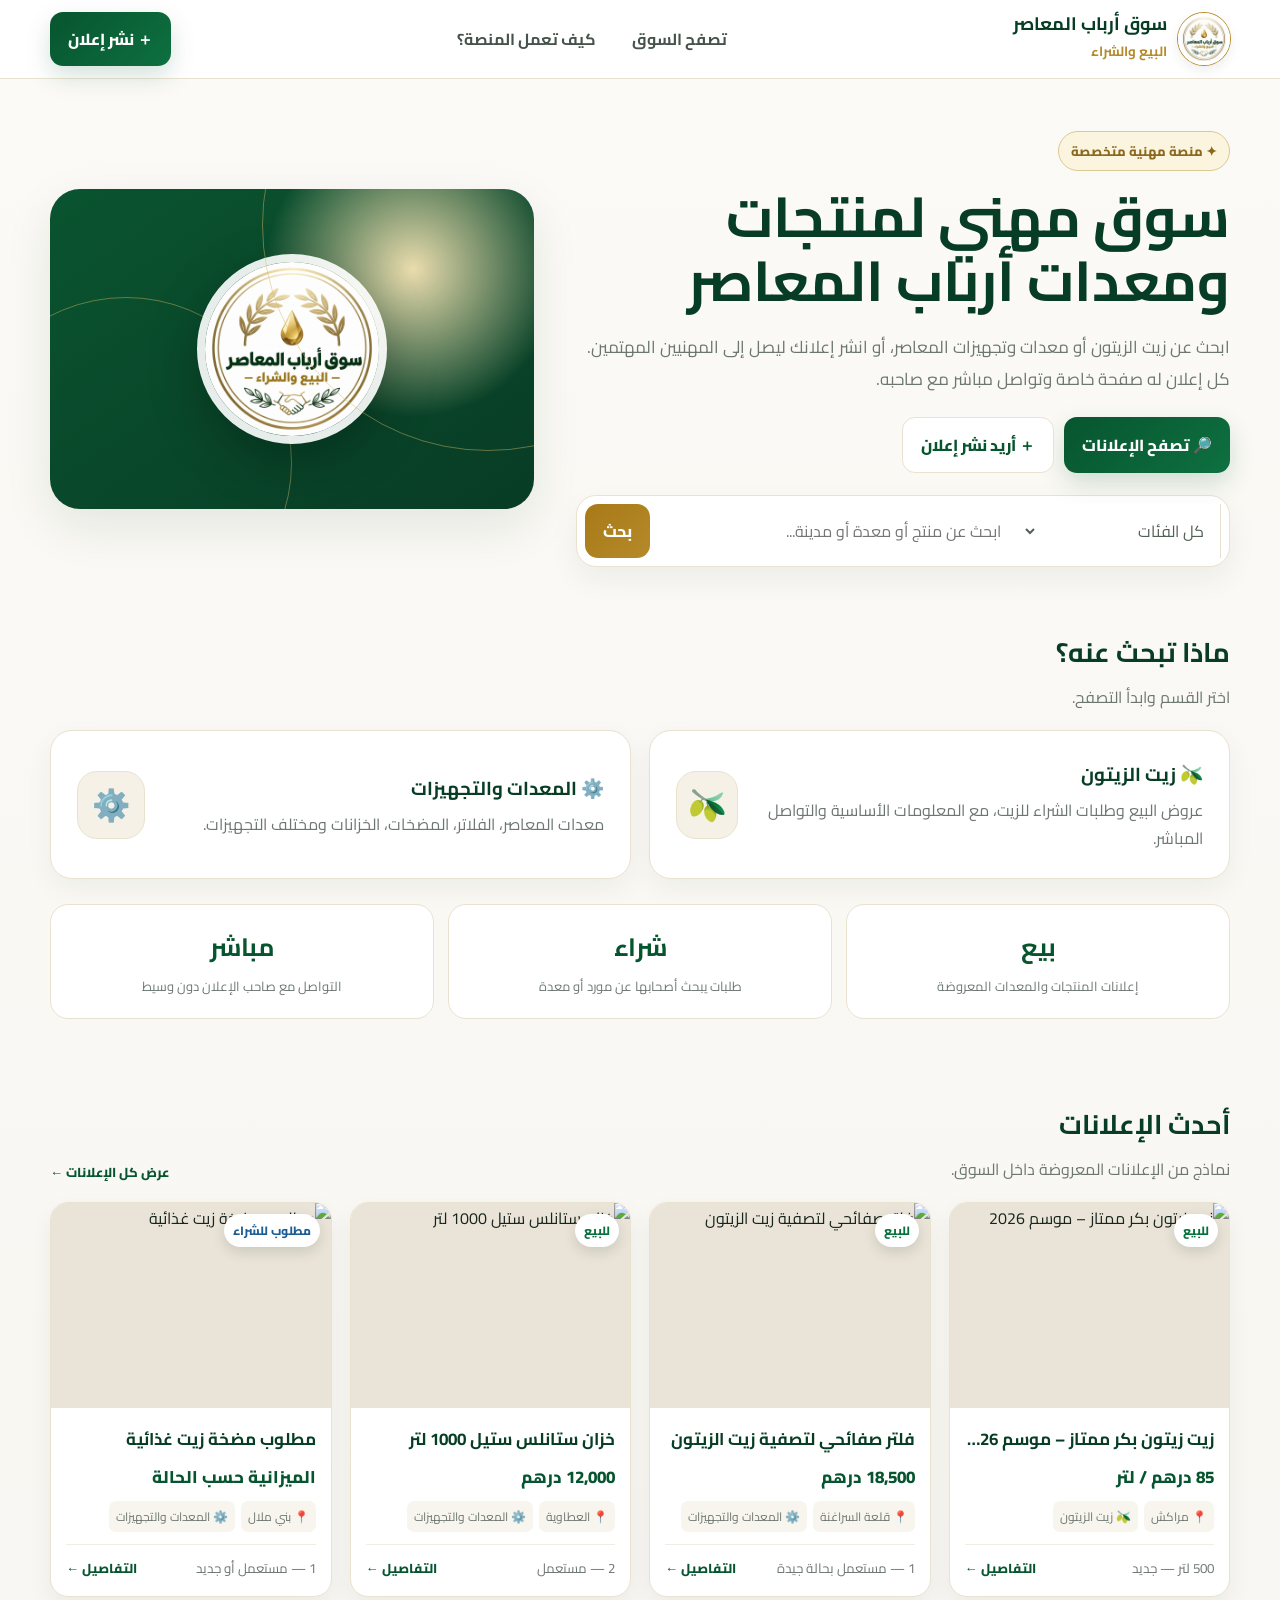
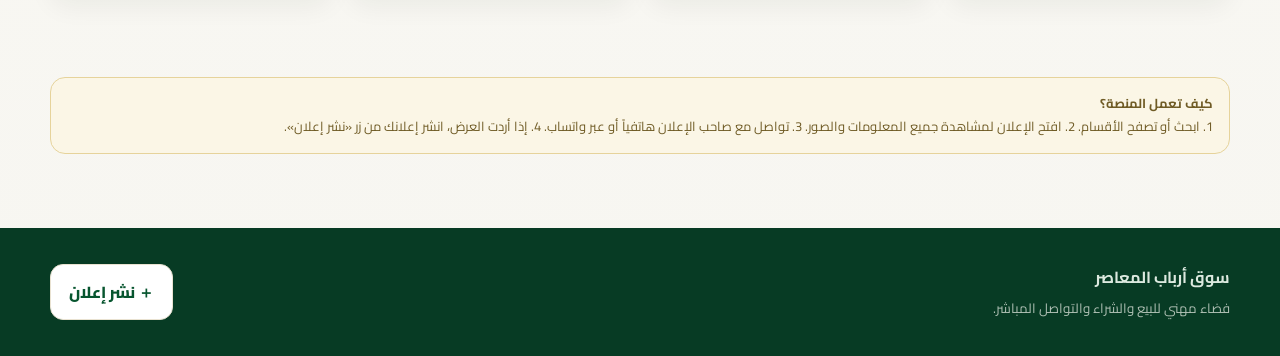
==== commit a7a3e545: "Add files via upload" ====
--- a/index.html
+++ b/index.html
@@ -1 +1 @@
-<!doctype html><html lang="ar" dir="rtl"><head><meta charset="utf-8"><meta name="viewport" content="width=device-width,initial-scale=1"><title>سوق أرباب المعاصر | البيع والشراء</title><link rel="stylesheet" href="styles.css"></head><body><header class="topbar"><div class="wrap nav"><a class="brand" href="index.html"><img src="logoSAM.png"><span><b>سوق أرباب المعاصر</b><small>البيع والشراء</small></span></a><nav class="navlinks"><a href="search.html">تصفح السوق</a><a href="#how">كيف تعمل المنصة؟</a></nav><a class="btn primary" href="publish.html">＋ نشر إعلان</a></div></header><main><section class="wrap hero"><div><span class="eyebrow">✦ منصة مهنية متخصصة</span><h1>سوق مهني لمنتجات<br>ومعدات أرباب المعاصر</h1><p>ابحث عن زيت الزيتون أو معدات وتجهيزات المعاصر، أو انشر إعلانك ليصل إلى المهنيين المهتمين. كل إعلان له صفحة خاصة وتواصل مباشر مع صاحبه.</p><div class="hero-actions"><a class="btn primary" href="search.html">🔎 تصفح الإعلانات</a><a class="btn light" href="publish.html">＋ أريد نشر إعلان</a></div><div class="searchbox"><select id="homeCat"><option>كل الفئات</option><option>زيت الزيتون</option><option>المعدات والتجهيزات</option></select><input id="homeSearch" placeholder="ابحث عن منتج أو معدة أو مدينة..."><button id="searchGo" class="btn gold">بحث</button></div></div><div class="hero-art"><img src="logoSAM.png" alt="سوق أرباب المعاصر"></div></section><section class="wrap section"><div class="section-head"><div><h2>ماذا تبحث عنه؟</h2><p>اختر القسم وابدأ التصفح.</p></div></div><div class="cats"><a class="catcard" href="search.html?cat=زيت%20الزيتون"><div><h3>🫒 زيت الزيتون</h3><p>عروض البيع وطلبات الشراء للزيت، مع المعلومات الأساسية والتواصل المباشر.</p></div><div class="caticon">🫒</div></a><a class="catcard" href="search.html?cat=المعدات%20والتجهيزات"><div><h3>⚙️ المعدات والتجهيزات</h3><p>معدات المعاصر، الفلاتر، المضخات، الخزانات ومختلف التجهيزات.</p></div><div class="caticon">⚙️</div></a></div><div class="stats"><div class="stat"><strong>بيع</strong><span>إعلانات المنتجات والمعدات المعروضة</span></div><div class="stat"><strong>شراء</strong><span>طلبات يبحث أصحابها عن مورد أو معدة</span></div><div class="stat"><strong>مباشر</strong><span>التواصل مع صاحب الإعلان دون وسيط</span></div></div></section><section id="latest" class="wrap section"><div class="section-head"><div><h2>أحدث الإعلانات</h2><p>نماذج من الإعلانات المعروضة داخل السوق.</p></div><a class="link" href="search.html">عرض كل الإعلانات ←</a></div><div id="homeGrid" class="grid"></div></section><section id="how" class="wrap section"><div class="notice"><b>كيف تعمل المنصة؟</b><br>1. ابحث أو تصفح الأقسام. &nbsp; 2. افتح الإعلان لمشاهدة جميع المعلومات والصور. &nbsp; 3. تواصل مع صاحب الإعلان هاتفياً أو عبر واتساب. &nbsp; 4. إذا أردت العرض، انشر إعلانك من زر «نشر إعلان».</div></section></main><footer class="footer"><div class="wrap foot"><div><b>سوق أرباب المعاصر</b><br><small>فضاء مهني للبيع والشراء والتواصل المباشر.</small></div><a class="btn light" href="publish.html">＋ نشر إعلان</a></div></footer><script src="app.js"></script><script>Souk.initHome()</script></body></html>
+<!doctype html><html lang="ar" dir="rtl"><head><meta charset="utf-8"><meta name="viewport" content="width=device-width,initial-scale=1"><title>سوق أرباب المعاصر | البيع والشراء</title><link rel="stylesheet" href="styles.css"></head><body><header class="topbar"><div class="wrap nav"><a class="brand" href="index.html"><img src="logoSAM.png" alt=""><span><b data-i18n="market">سوق أرباب المعاصر</b><small data-i18n="subtitle">البيع والشراء</small></span></a><nav class="navlinks"><a href="search.html" data-i18n="marketNav">تصفح السوق</a><a href="#how" data-i18n="how">كيف تعمل المنصة؟</a></nav><a class="btn primary" href="publish.html" data-i18n="publish">＋ نشر إعلان</a></div></header><main><section class="wrap hero"><div><span class="eyebrow" data-i18n="professional">✦ منصة مهنية متخصصة</span><h1 data-i18n="heroTitle">سوق مهني لمنتجات<br>ومعدات أرباب المعاصر</h1><p data-i18n="heroText">ابحث عن زيت الزيتون أو معدات وتجهيزات المعاصر، أو انشر إعلانك ليصل إلى المهنيين المهتمين. كل إعلان له صفحة خاصة وتواصل مباشر مع صاحبه.</p><div class="hero-actions"><a class="btn primary" href="search.html" data-i18n="browse">🔎 تصفح الإعلانات</a><a class="btn light" href="publish.html" data-i18n="wantPublish">＋ أريد نشر إعلان</a></div><div class="searchbox"><select id="homeCat"><option value="الكل" data-i18n="allCategories">كل الفئات</option><option value="زيت الزيتون" data-i18n="oil">🫒 زيت الزيتون</option><option value="المعدات والتجهيزات" data-i18n="equipment">⚙️ المعدات والتجهيزات</option></select><input id="homeSearch" data-i18n-placeholder="searchPlaceholder" placeholder="ابحث عن منتج أو معدة أو مدينة..."><button id="searchGo" class="btn gold" data-i18n="search">بحث</button></div></div><div class="hero-art"><img src="logoSAM.png" alt=""></div></section><section class="wrap section"><div class="section-head"><div><h2 data-i18n="what">ماذا تبحث عنه؟</h2><p data-i18n="chooseSection">اختر القسم وابدأ التصفح.</p></div></div><div class="cats"><a class="catcard" href="search.html?cat=زيت%20الزيتون"><div><h3 data-i18n="oil">🫒 زيت الزيتون</h3><p data-i18n="oilDesc">عروض البيع وطلبات الشراء للزيت، مع المعلومات الأساسية والتواصل المباشر.</p></div><div class="caticon">🫒</div></a><a class="catcard" href="search.html?cat=المعدات%20والتجهيزات"><div><h3 data-i18n="equipment">⚙️ المعدات والتجهيزات</h3><p data-i18n="equipmentDesc">معدات المعاصر، الفلاتر، المضخات، الخزانات ومختلف التجهيزات.</p></div><div class="caticon">⚙️</div></a></div><div class="stats"><div class="stat"><strong data-i18n="sale">بيع</strong><span data-i18n="saleDesc">إعلانات المنتجات والمعدات المعروضة</span></div><div class="stat"><strong data-i18n="buy">شراء</strong><span data-i18n="buyDesc">طلبات يبحث أصحابها عن مورد أو معدة</span></div><div class="stat"><strong data-i18n="direct">مباشر</strong><span data-i18n="directDesc">التواصل مع صاحب الإعلان دون وسيط</span></div></div></section><section id="latest" class="wrap section"><div class="section-head"><div><h2 data-i18n="latest">أحدث الإعلانات</h2><p data-i18n="latestDesc">نماذج من الإعلانات المعروضة داخل السوق.</p></div><a class="link" href="search.html" data-i18n="allAds">عرض كل الإعلانات ←</a></div><div id="homeGrid" class="grid"></div></section><section id="how" class="wrap section"><div class="notice"><b data-i18n="howWorks">كيف تعمل المنصة؟</b><br><span data-i18n="steps">1. ابحث أو تصفح الأقسام. 2. افتح الإعلان لمشاهدة جميع المعلومات والصور. 3. تواصل مع صاحب الإعلان هاتفياً أو عبر واتساب. 4. إذا أردت العرض، انشر إعلانك من زر «نشر إعلان».</span></div></section></main><footer class="footer"><div class="wrap foot"><div><b data-i18n="market">سوق أرباب المعاصر</b><br><small data-i18n="footer">فضاء مهني للبيع والشراء والتواصل المباشر.</small></div><a class="btn light" href="publish.html" data-i18n="publish">＋ نشر إعلان</a></div></footer><script src="app.js"></script><script>Souk.initHome()</script></body></html>
--- a/styles.css
+++ b/styles.css
@@ -44,3 +44,29 @@
   .specs{grid-template-columns:1fr}
   .contact{grid-template-columns:1fr 1fr}
 }
+/* Detail page — final mobile gallery correction */
+.gallery-main{position:relative;display:flex;align-items:center;justify-content:center;min-width:0;overflow:hidden}
+.gallery-stage{width:100%;height:100%;display:flex;align-items:center;justify-content:center;min-width:0;overflow:hidden}
+.gallery-stage .gallery-media{width:100%;height:100%;max-width:100%;max-height:100%;object-fit:contain;display:block}
+.gallery-stage video.gallery-media{background:#111}
+@media(max-width:700px){
+  .detail-layout{width:100%;grid-template-columns:minmax(0,1fr);overflow:hidden}
+  .gallery,.detail-box{min-width:0;max-width:100%}
+  .gallery-main{width:100%;height:clamp(230px,70vw,320px)}
+  .gallery-stage{width:100%;height:100%;min-width:0}
+  .gallery-stage .gallery-media{width:100%;height:100%;object-fit:contain}
+  .gallery-thumbs{width:100%;max-width:100%;display:flex;flex-wrap:nowrap;overflow-x:auto;overscroll-behavior-x:contain;-webkit-overflow-scrolling:touch}
+  .thumb{flex:0 0 62px}
+  .detail-box{overflow:hidden}
+  .detail-box h1,.detail-desc,.spec b{overflow-wrap:anywhere;word-break:break-word}
+}
+@media(max-width:430px){
+  .gallery-main{height:clamp(220px,72vw,285px)}
+  .thumb{flex-basis:58px;height:58px}
+  .detail-box{padding:14px}
+}
+/* Multilingual navigation + owner controls */
+.language-select{appearance:none;border:1px solid rgba(181,138,42,.55);background:#fffdf7;color:var(--g3);border-radius:12px;padding:9px 28px 9px 10px;font:inherit;font-size:12px;font-weight:800;min-width:92px;cursor:pointer;background-image:linear-gradient(45deg,transparent 50%,var(--g) 50%),linear-gradient(135deg,var(--g) 50%,transparent 50%);background-position:calc(100% - 12px) 50%,calc(100% - 7px) 50%;background-size:5px 5px,5px 5px;background-repeat:no-repeat}
+.owner-actions{margin-top:10px}.btn.danger{background:#fff0ee;color:#9b3026;border:1px solid #e9b6af}.btn.danger:hover{background:#ffe6e2}
+@media(max-width:700px){.language-select{min-width:78px;font-size:11px;padding:8px 23px 8px 7px}.topbar .nav{flex-wrap:nowrap}.topbar .nav .language-select{flex:0 0 auto}.topbar .nav>.btn{flex:0 1 auto}.owner-actions{grid-template-columns:1fr 1fr}}
+@media(max-width:430px){.language-select{min-width:70px;font-size:10px}.topbar .nav>.btn{max-width:105px}.brand span{max-width:105px}}
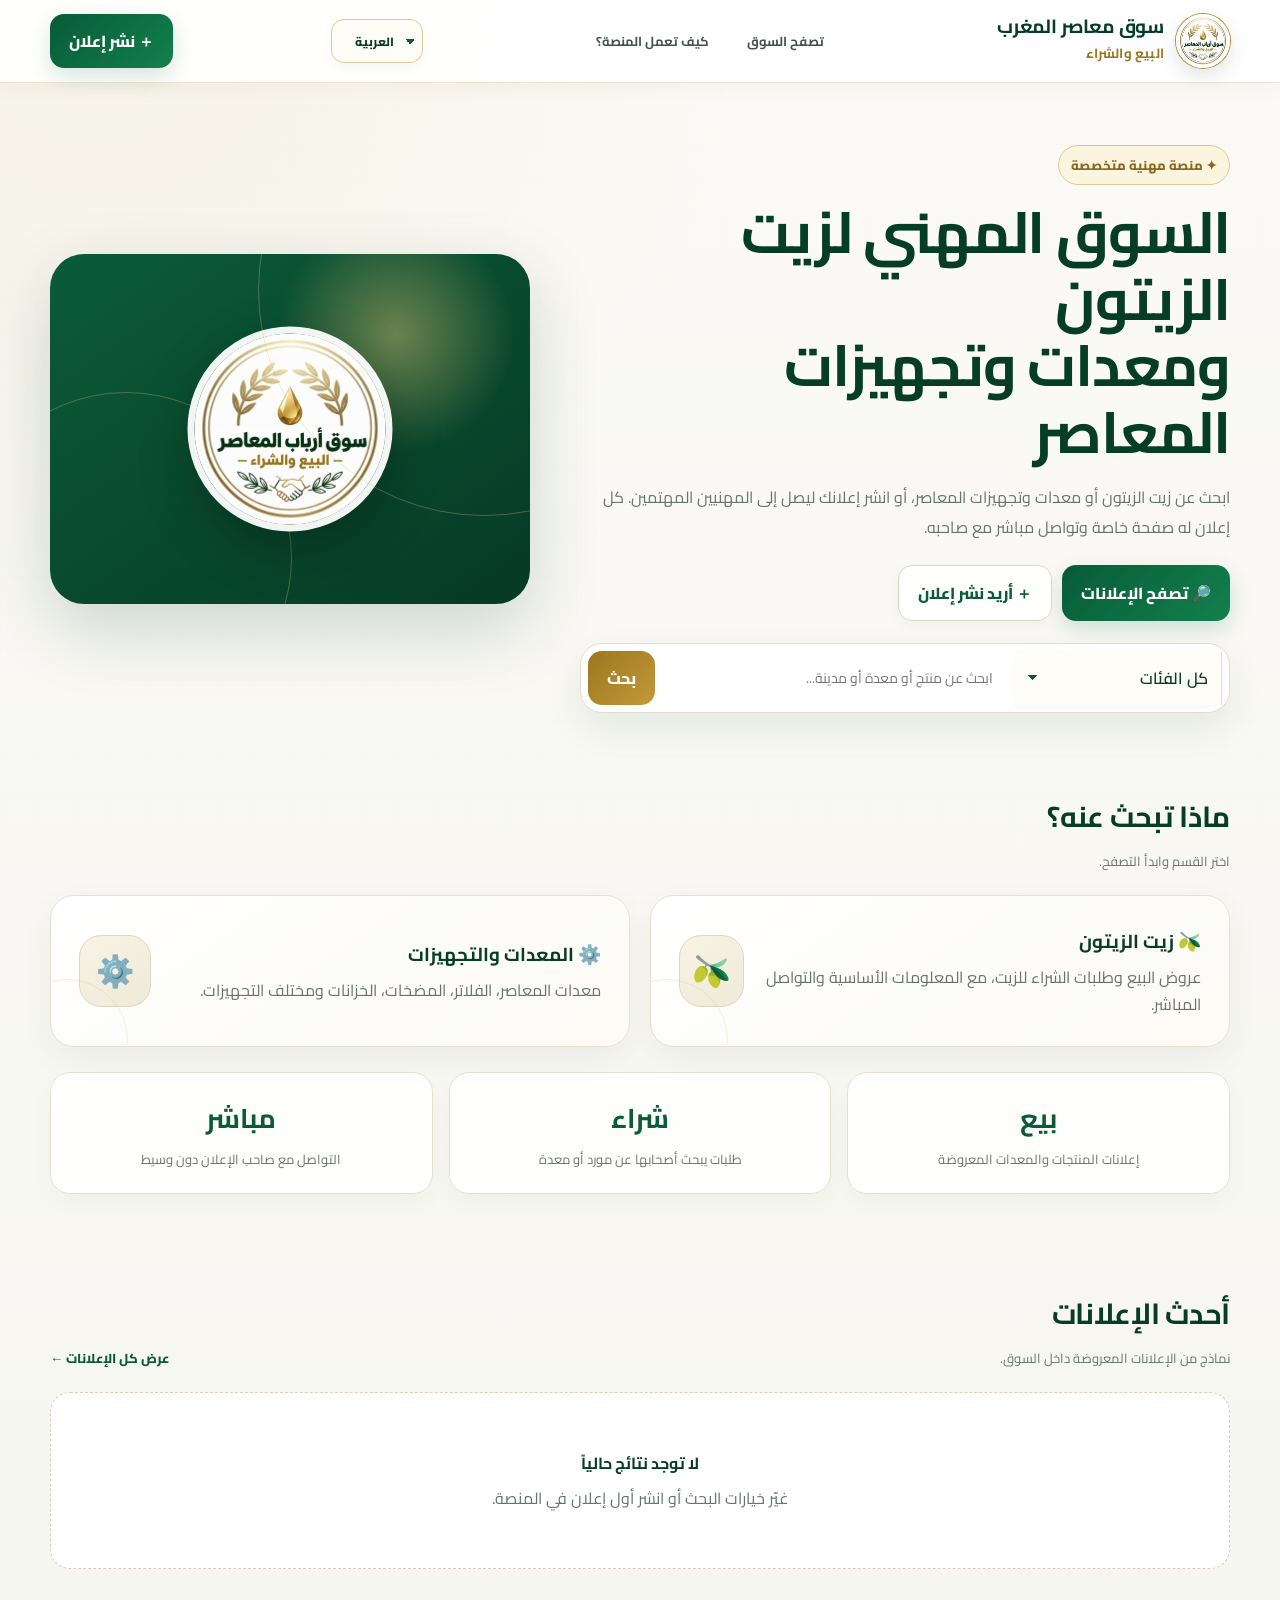
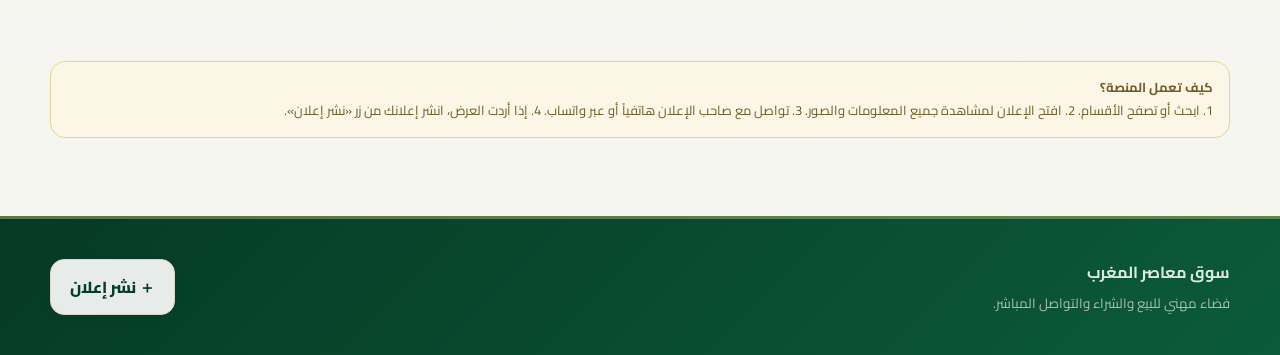
==== commit e701d3b9: "Add files via upload" ====
--- a/index.html
+++ b/index.html
@@ -1 +1 @@
-<!doctype html><html lang="ar" dir="rtl"><head><meta charset="utf-8"><meta name="viewport" content="width=device-width,initial-scale=1"><title>سوق أرباب المعاصر | البيع والشراء</title><link rel="stylesheet" href="styles.css"></head><body><header class="topbar"><div class="wrap nav"><a class="brand" href="index.html"><img src="logoSAM.png" alt=""><span><b data-i18n="market">سوق أرباب المعاصر</b><small data-i18n="subtitle">البيع والشراء</small></span></a><nav class="navlinks"><a href="search.html" data-i18n="marketNav">تصفح السوق</a><a href="#how" data-i18n="how">كيف تعمل المنصة؟</a></nav><a class="btn primary" href="publish.html" data-i18n="publish">＋ نشر إعلان</a></div></header><main><section class="wrap hero"><div><span class="eyebrow" data-i18n="professional">✦ منصة مهنية متخصصة</span><h1 data-i18n="heroTitle">سوق مهني لمنتجات<br>ومعدات أرباب المعاصر</h1><p data-i18n="heroText">ابحث عن زيت الزيتون أو معدات وتجهيزات المعاصر، أو انشر إعلانك ليصل إلى المهنيين المهتمين. كل إعلان له صفحة خاصة وتواصل مباشر مع صاحبه.</p><div class="hero-actions"><a class="btn primary" href="search.html" data-i18n="browse">🔎 تصفح الإعلانات</a><a class="btn light" href="publish.html" data-i18n="wantPublish">＋ أريد نشر إعلان</a></div><div class="searchbox"><select id="homeCat"><option value="الكل" data-i18n="allCategories">كل الفئات</option><option value="زيت الزيتون" data-i18n="oil">🫒 زيت الزيتون</option><option value="المعدات والتجهيزات" data-i18n="equipment">⚙️ المعدات والتجهيزات</option></select><input id="homeSearch" data-i18n-placeholder="searchPlaceholder" placeholder="ابحث عن منتج أو معدة أو مدينة..."><button id="searchGo" class="btn gold" data-i18n="search">بحث</button></div></div><div class="hero-art"><img src="logoSAM.png" alt=""></div></section><section class="wrap section"><div class="section-head"><div><h2 data-i18n="what">ماذا تبحث عنه؟</h2><p data-i18n="chooseSection">اختر القسم وابدأ التصفح.</p></div></div><div class="cats"><a class="catcard" href="search.html?cat=زيت%20الزيتون"><div><h3 data-i18n="oil">🫒 زيت الزيتون</h3><p data-i18n="oilDesc">عروض البيع وطلبات الشراء للزيت، مع المعلومات الأساسية والتواصل المباشر.</p></div><div class="caticon">🫒</div></a><a class="catcard" href="search.html?cat=المعدات%20والتجهيزات"><div><h3 data-i18n="equipment">⚙️ المعدات والتجهيزات</h3><p data-i18n="equipmentDesc">معدات المعاصر، الفلاتر، المضخات، الخزانات ومختلف التجهيزات.</p></div><div class="caticon">⚙️</div></a></div><div class="stats"><div class="stat"><strong data-i18n="sale">بيع</strong><span data-i18n="saleDesc">إعلانات المنتجات والمعدات المعروضة</span></div><div class="stat"><strong data-i18n="buy">شراء</strong><span data-i18n="buyDesc">طلبات يبحث أصحابها عن مورد أو معدة</span></div><div class="stat"><strong data-i18n="direct">مباشر</strong><span data-i18n="directDesc">التواصل مع صاحب الإعلان دون وسيط</span></div></div></section><section id="latest" class="wrap section"><div class="section-head"><div><h2 data-i18n="latest">أحدث الإعلانات</h2><p data-i18n="latestDesc">نماذج من الإعلانات المعروضة داخل السوق.</p></div><a class="link" href="search.html" data-i18n="allAds">عرض كل الإعلانات ←</a></div><div id="homeGrid" class="grid"></div></section><section id="how" class="wrap section"><div class="notice"><b data-i18n="howWorks">كيف تعمل المنصة؟</b><br><span data-i18n="steps">1. ابحث أو تصفح الأقسام. 2. افتح الإعلان لمشاهدة جميع المعلومات والصور. 3. تواصل مع صاحب الإعلان هاتفياً أو عبر واتساب. 4. إذا أردت العرض، انشر إعلانك من زر «نشر إعلان».</span></div></section></main><footer class="footer"><div class="wrap foot"><div><b data-i18n="market">سوق أرباب المعاصر</b><br><small data-i18n="footer">فضاء مهني للبيع والشراء والتواصل المباشر.</small></div><a class="btn light" href="publish.html" data-i18n="publish">＋ نشر إعلان</a></div></footer><script src="app.js"></script><script>Souk.initHome()</script></body></html>
+<!doctype html><html lang="ar" dir="rtl"><head><meta charset="utf-8"><meta name="viewport" content="width=device-width,initial-scale=1"><title>سوق معاصر المغرب | البيع والشراء</title><link rel="stylesheet" href="styles.css"></head><body><header class="topbar"><div class="wrap nav"><a class="brand" href="index.html"><img src="logoSAM.png" alt=""><span><b data-i18n="market">سوق معاصر المغرب</b><small data-i18n="subtitle">البيع والشراء</small></span></a><nav class="navlinks"><a href="search.html" data-i18n="marketNav">تصفح السوق</a><a href="#how" data-i18n="how">كيف تعمل المنصة؟</a></nav><a class="btn primary" href="publish.html" data-i18n="publish">＋ نشر إعلان</a></div></header><main><section class="wrap hero"><div><span class="eyebrow" data-i18n="professional">✦ منصة مهنية متخصصة</span><h1 data-i18n="heroTitle">سوق مهني لمنتجات<br>ومعدات أرباب المعاصر</h1><p data-i18n="heroText">ابحث عن زيت الزيتون أو معدات وتجهيزات المعاصر، أو انشر إعلانك ليصل إلى المهنيين المهتمين. كل إعلان له صفحة خاصة وتواصل مباشر مع صاحبه.</p><div class="hero-actions"><a class="btn primary" href="search.html" data-i18n="browse">🔎 تصفح الإعلانات</a><a class="btn light" href="publish.html" data-i18n="wantPublish">＋ أريد نشر إعلان</a></div><div class="searchbox"><select id="homeCat"><option value="الكل" data-i18n="allCategories">كل الفئات</option><option value="زيت الزيتون" data-i18n="oil">🫒 زيت الزيتون</option><option value="المعدات والتجهيزات" data-i18n="equipment">⚙️ المعدات والتجهيزات</option></select><input id="homeSearch" data-i18n-placeholder="searchPlaceholder" placeholder="ابحث عن منتج أو معدة أو مدينة..."><button id="searchGo" class="btn gold" data-i18n="search">بحث</button></div></div><div class="hero-art"><img src="logoSAM.png" alt=""></div></section><section class="wrap section"><div class="section-head"><div><h2 data-i18n="what">ماذا تبحث عنه؟</h2><p data-i18n="chooseSection">اختر القسم وابدأ التصفح.</p></div></div><div class="cats"><a class="catcard" href="search.html?cat=زيت%20الزيتون"><div><h3 data-i18n="oil">🫒 زيت الزيتون</h3><p data-i18n="oilDesc">عروض البيع وطلبات الشراء للزيت، مع المعلومات الأساسية والتواصل المباشر.</p></div><div class="caticon">🫒</div></a><a class="catcard" href="search.html?cat=المعدات%20والتجهيزات"><div><h3 data-i18n="equipment">⚙️ المعدات والتجهيزات</h3><p data-i18n="equipmentDesc">معدات المعاصر، الفلاتر، المضخات، الخزانات ومختلف التجهيزات.</p></div><div class="caticon">⚙️</div></a></div><div class="stats"><div class="stat"><strong data-i18n="sale">بيع</strong><span data-i18n="saleDesc">إعلانات المنتجات والمعدات المعروضة</span></div><div class="stat"><strong data-i18n="buy">شراء</strong><span data-i18n="buyDesc">طلبات يبحث أصحابها عن مورد أو معدة</span></div><div class="stat"><strong data-i18n="direct">مباشر</strong><span data-i18n="directDesc">التواصل مع صاحب الإعلان دون وسيط</span></div></div></section><section id="latest" class="wrap section"><div class="section-head"><div><h2 data-i18n="latest">أحدث الإعلانات</h2><p data-i18n="latestDesc">نماذج من الإعلانات المعروضة داخل السوق.</p></div><a class="link" href="search.html" data-i18n="allAds">عرض كل الإعلانات ←</a></div><div id="homeGrid" class="grid"></div></section><section id="how" class="wrap section"><div class="notice"><b data-i18n="howWorks">كيف تعمل المنصة؟</b><br><span data-i18n="steps">1. ابحث أو تصفح الأقسام. 2. افتح الإعلان لمشاهدة جميع المعلومات والصور. 3. تواصل مع صاحب الإعلان هاتفياً أو عبر واتساب. 4. إذا أردت العرض، انشر إعلانك من زر «نشر إعلان».</span></div></section></main><footer class="footer"><div class="wrap foot"><div><b data-i18n="market">سوق معاصر المغرب</b><br><small data-i18n="footer">فضاء مهني للبيع والشراء والتواصل المباشر.</small></div><a class="btn light" href="publish.html" data-i18n="publish">＋ نشر إعلان</a></div></footer><script src="app.js"></script><script>Souk.initHome()</script></body></html>
--- a/styles.css
+++ b/styles.css
@@ -70,3 +70,119 @@
 .owner-actions{margin-top:10px}.btn.danger{background:#fff0ee;color:#9b3026;border:1px solid #e9b6af}.btn.danger:hover{background:#ffe6e2}
 @media(max-width:700px){.language-select{min-width:78px;font-size:11px;padding:8px 23px 8px 7px}.topbar .nav{flex-wrap:nowrap}.topbar .nav .language-select{flex:0 0 auto}.topbar .nav>.btn{flex:0 1 auto}.owner-actions{grid-template-columns:1fr 1fr}}
 @media(max-width:430px){.language-select{min-width:70px;font-size:10px}.topbar .nav>.btn{max-width:105px}.brand span{max-width:105px}}
+/* Harmonised native dropdowns */
+select.field,.searchbox select,.filters select{
+  appearance:none;-webkit-appearance:none;
+  background-color:#fffdf8;
+  background-image:linear-gradient(45deg,transparent 50%,var(--g) 50%),linear-gradient(135deg,var(--g) 50%,transparent 50%);
+  background-position:calc(100% - 18px) 50%,calc(100% - 13px) 50%;
+  background-size:5px 5px,5px 5px;background-repeat:no-repeat;
+  padding-inline-end:34px;cursor:pointer;
+  font-weight:600;color:var(--g3);
+  box-shadow:0 2px 7px rgba(13,42,27,.035);
+  transition:border-color .18s,box-shadow .18s,background-color .18s;
+}
+select.field:hover,.searchbox select:hover,.filters select:hover{border-color:rgba(181,138,42,.7);background-color:#fffefa}
+select.field:focus,.searchbox select:focus,.filters select:focus{border-color:var(--gold);box-shadow:0 0 0 3px rgba(181,138,42,.12)}
+select.field option{background:#fff;color:var(--ink);font-weight:500;padding:10px}
+html[dir="rtl"] select.field,html[dir="rtl"] .searchbox select,html[dir="rtl"] .filters select{background-position:calc(0% + 13px) 50%,calc(0% + 18px) 50%;padding-left:34px;padding-right:13px}
+@media(max-width:700px){select.field,.searchbox select,.filters select{min-height:46px;border-radius:13px}}
+
+/* V3.5 — Morocco Olive Mill Market / institutional visual refresh */
+:root{
+  --g:#0b5b38;--g2:#137449;--g3:#063d27;
+  --gold:#b58a2a;--gold2:#d8bd72;--cream:#f8f6ef;
+  --paper:#fff;--ink:#17251e;--muted:#68746d;--line:#e6e0d2;
+  --soft:#f2efe5;--shadow:0 18px 55px rgba(8,55,35,.09)
+}
+body{background:radial-gradient(circle at 8% 0%,rgba(216,189,114,.12),transparent 28%),linear-gradient(180deg,#fbfaf6 0%,#f5f5f0 100%);font-family:Cairo,Arial,sans-serif}
+body:before{content:"";position:fixed;inset:0;pointer-events:none;opacity:.22;background-image:linear-gradient(rgba(7,61,39,.025) 1px,transparent 1px),linear-gradient(90deg,rgba(7,61,39,.025) 1px,transparent 1px);background-size:36px 36px;z-index:-1}
+.topbar{background:rgba(255,255,255,.94);border-bottom:1px solid rgba(181,138,42,.22);box-shadow:0 4px 22px rgba(8,55,35,.045)}
+.nav{height:82px}
+.brand{gap:12px}
+.brand img{width:54px;height:54px;border:2px solid #fff;box-shadow:0 0 0 1px var(--gold),0 8px 20px rgba(8,55,35,.13)}
+.brand b{font-size:19px;letter-spacing:-.2px}
+.brand small{color:#9b761f;letter-spacing:.2px}
+.navlinks a{font-size:13px;border:1px solid transparent}
+.navlinks a:hover{border-color:var(--line);background:#fbfaf5}
+.btn{border-radius:14px;padding:12px 19px;box-shadow:none}
+.btn.primary{background:linear-gradient(135deg,#075b37,#13804d);box-shadow:0 9px 22px rgba(7,91,55,.16)}
+.btn.light{background:rgba(255,255,255,.9);border-color:#ddd6c5;box-shadow:0 4px 14px rgba(8,55,35,.04)}
+.btn.gold{background:linear-gradient(135deg,#9d761d,#c29a3a)}
+.hero{padding:62px 0 42px;gap:50px}
+.hero h1{font-size:clamp(36px,5vw,58px);letter-spacing:-1.2px}
+.hero p{font-size:16px;max-width:650px}
+.hero-art{min-height:350px;border-radius:34px;background:radial-gradient(circle at 72% 23%,rgba(216,189,114,.48),transparent 27%),linear-gradient(145deg,#0b5b38,#063a25);box-shadow:0 25px 70px rgba(6,61,39,.18)}
+.hero-art:before,.hero-art:after{border-color:rgba(216,189,114,.32)}
+.hero-art img{width:205px;height:205px;border:7px solid rgba(255,255,255,.94)}
+.searchbox{border-radius:22px;padding:7px;box-shadow:0 16px 36px rgba(8,55,35,.08);border-color:#e4ddce}
+.searchbox input{font-size:14px}
+.section{padding:34px 0 58px}
+.section-head{margin-bottom:22px}
+.section-head h2{font-size:29px;letter-spacing:-.3px}
+.section-head p{font-size:13px}
+.cats{gap:20px}
+.catcard{border-radius:24px;padding:28px;background:linear-gradient(145deg,#fff,#fbfaf5);box-shadow:0 12px 32px rgba(8,55,35,.055);position:relative;overflow:hidden}
+.catcard:after{content:"";position:absolute;width:120px;height:120px;border-radius:50%;border:1px solid rgba(181,138,42,.15);left:-45px;bottom:-55px}
+.catcard:hover{transform:translateY(-3px);border-color:#d8c99f;box-shadow:0 20px 42px rgba(8,55,35,.09)}
+.caticon{width:72px;height:72px;border-radius:22px;background:linear-gradient(145deg,#f8f3e3,#eee9d9);border-color:#e1d7bb}
+.stats{gap:16px}
+.stat{border-radius:20px;padding:20px;background:rgba(255,255,255,.86);box-shadow:0 8px 25px rgba(8,55,35,.035)}
+.stat strong{font-size:27px}
+.toolbar{top:82px;background:rgba(247,246,241,.9);border-bottom-color:rgba(181,138,42,.18)}
+.filters{gap:11px}
+.field,select.field{border-radius:14px;border-color:#dfd9ca;background:#fffefa;min-height:46px}
+.field:focus,select.field:focus{box-shadow:0 0 0 4px rgba(181,138,42,.10);border-color:var(--gold)}
+.grid{gap:20px}
+.card{border-radius:21px;box-shadow:0 12px 30px rgba(8,55,35,.055);border-color:#e5dfd1}
+.card:hover{transform:translateY(-4px);box-shadow:0 22px 45px rgba(8,55,35,.11)}
+.card-image{height:215px;background:linear-gradient(145deg,#eee9dc,#e5e0d1)}
+.badge{top:12px;right:12px;padding:6px 10px}
+.card-body{padding:17px}
+.card h3{font-size:16px}
+.price{font-size:18px}
+.detail-layout{padding:40px 0 70px;gap:28px}
+.gallery,.detail-box,.form-card{border-radius:25px;border-color:#e3dccb;box-shadow:var(--shadow)}
+.gallery{padding:13px;background:rgba(255,255,255,.9)}
+.gallery-main{border-radius:18px;background:linear-gradient(145deg,#f0ede4,#e5e1d5)}
+.detail-box{padding:29px;background:rgba(255,255,255,.94)}
+.detail-box h1{font-size:35px;letter-spacing:-.5px}
+.detail-price{font-size:30px}
+.spec{border:1px solid #e8e1d2;background:#faf8f2;border-radius:14px;padding:12px}
+.contact .btn{min-height:48px}
+.form-shell{max-width:900px;margin:42px auto 75px}
+.form-card{padding:32px;background:rgba(255,255,255,.95)}
+.form-title{padding-bottom:17px;border-bottom:1px solid #eee9dd;margin-bottom:22px}
+.form-title h1{font-size:34px;letter-spacing:-.4px}
+.form-grid{gap:16px}
+.label{font-size:12px;color:#31443a;margin-bottom:7px}
+.agree{border:1px solid #e9e1cd;background:#fbf8ef;border-radius:15px;padding:15px}
+.upload-box{border:1px solid #e5dece;border-radius:17px;padding:12px;background:#fcfbf7}
+.upload-trigger{border-radius:14px;background:#fffefb}
+.modal-box{border:1px solid #e0d7c3;border-radius:25px;box-shadow:0 30px 90px rgba(0,0,0,.24)}
+.law h2{border-bottom:1px solid #eee7d8;padding-bottom:12px;margin-bottom:15px}
+.footer{background:linear-gradient(135deg,#063a25,#0b5b38);padding:38px 0;border-top:3px solid rgba(216,189,114,.42)}
+.footer .btn.light{color:var(--g3)}
+.language-select{height:44px;border-radius:13px;border-color:#d9c99d;background-color:#fffdf8;box-shadow:0 5px 15px rgba(8,55,35,.04)}
+.owner-actions{border-top:1px solid #eee8da;padding-top:10px}
+.btn.danger{border-color:#e7b9b0;background:#fff5f3}
+
+/* Make the internal-rules link unmistakably clickable */
+#lawLink{cursor:pointer;text-decoration:underline;text-underline-offset:3px}
+
+@media(max-width:980px){.hero{gap:28px}.grid{grid-template-columns:repeat(3,1fr)}}
+@media(max-width:700px){
+  .nav{height:70px}.brand img{width:45px;height:45px}.brand b{font-size:14px}
+  .hero{padding:38px 0 26px}.hero h1{font-size:31px}.hero-art{min-height:230px;border-radius:25px}.hero-art img{width:135px;height:135px}
+  .section{padding:26px 0 42px}.section-head h2{font-size:24px}
+  .catcard{padding:20px;border-radius:20px}.stats{gap:10px}
+  .toolbar{top:70px}.filters{gap:8px}.filters .field{min-height:44px}
+  .card{border-radius:18px}.card-image{height:170px}
+  .detail-layout{padding:18px 0 40px}.gallery,.detail-box,.form-card{border-radius:19px}.detail-box{padding:18px}.detail-box h1{font-size:24px}.detail-price{font-size:24px}
+  .form-shell{margin-top:22px}.form-card{padding:18px}.form-title h1{font-size:27px}
+  .footer{padding:30px 0}
+}
+@media(max-width:470px){
+  .grid{grid-template-columns:1fr}.card-image{height:210px}.hero h1{font-size:29px}.hero-art{min-height:205px}
+  .language-select{min-width:68px}.topbar .nav>.btn{max-width:106px}
+}
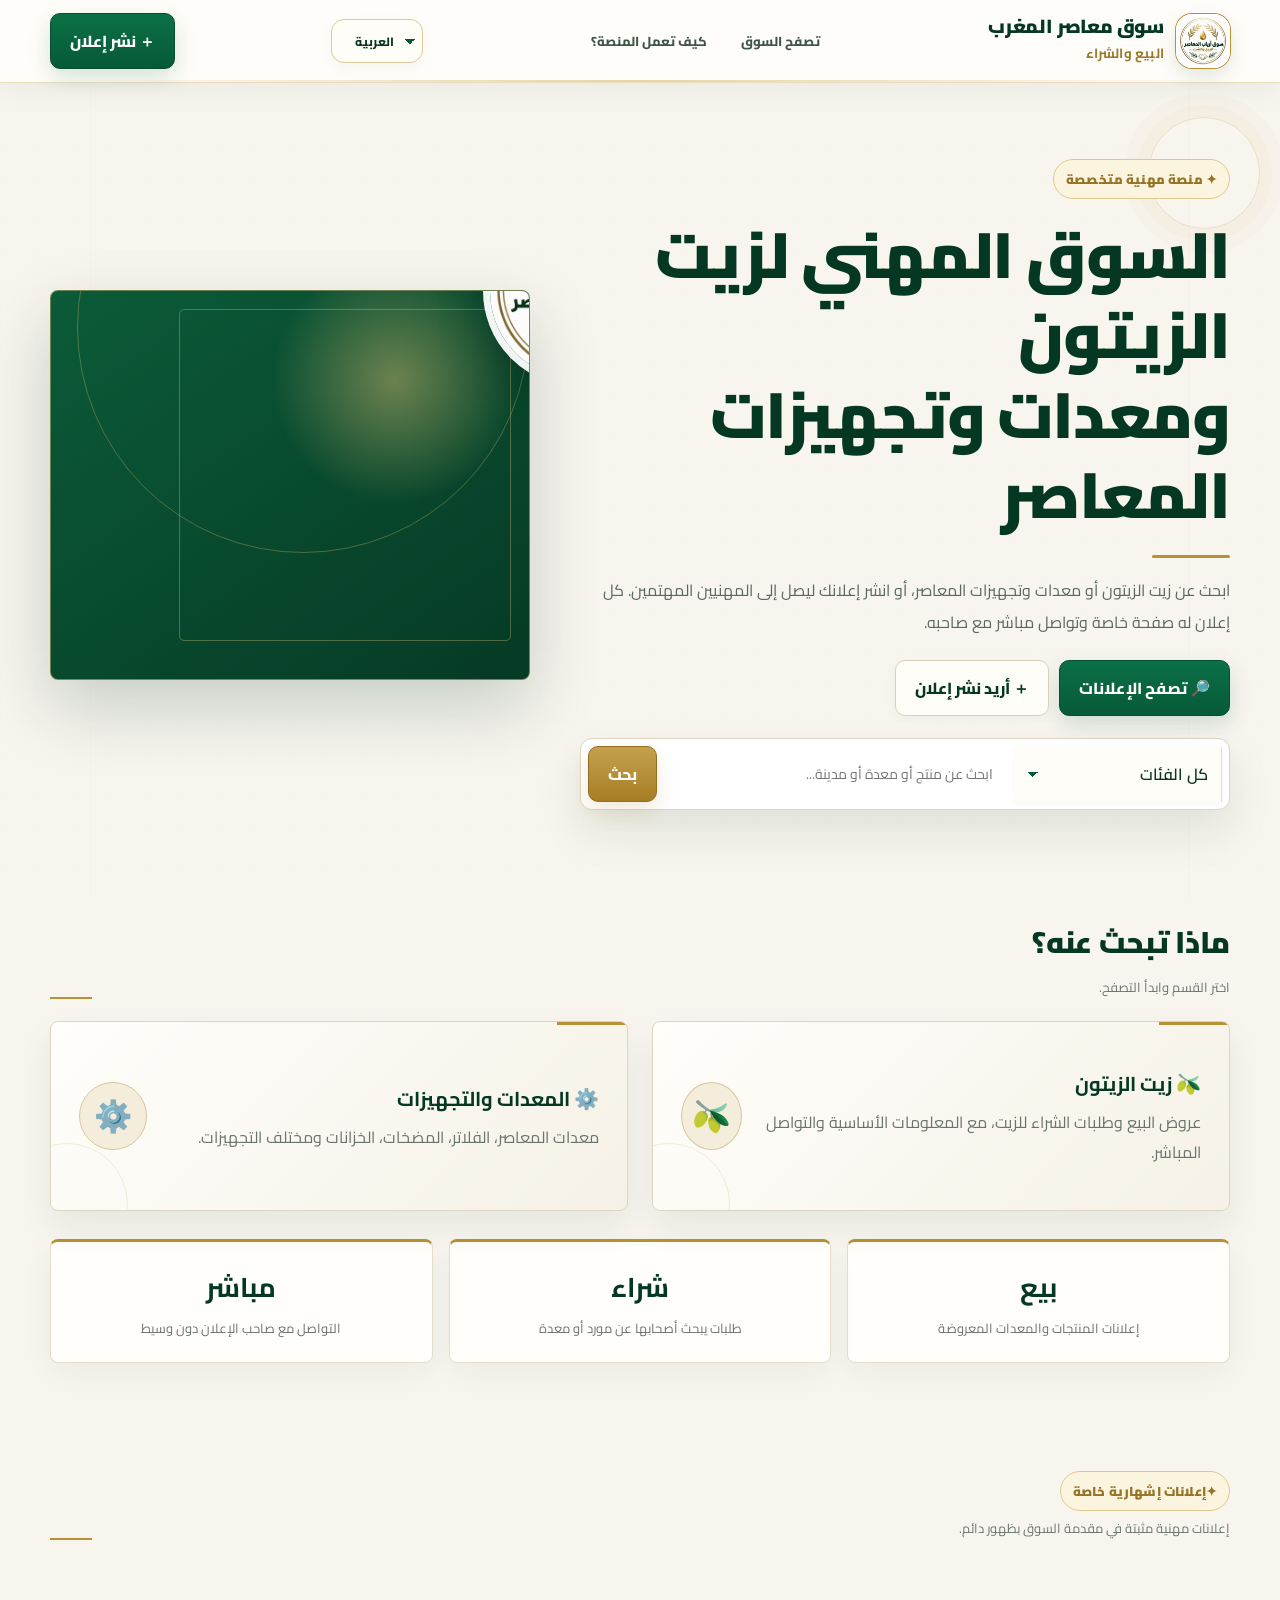
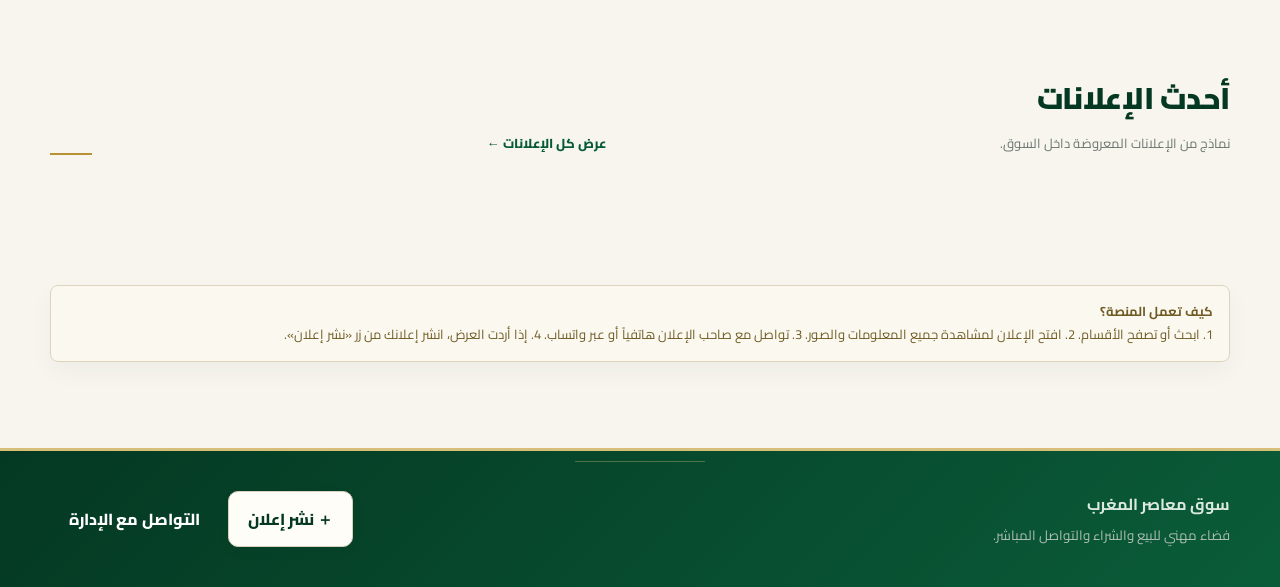
==== commit 7fc84d75: "Add files via upload" ====
--- a/index.html
+++ b/index.html
@@ -1 +1 @@
-<!doctype html><html lang="ar" dir="rtl"><head><meta charset="utf-8"><meta name="viewport" content="width=device-width,initial-scale=1"><title>سوق معاصر المغرب | البيع والشراء</title><link rel="stylesheet" href="styles.css"></head><body><header class="topbar"><div class="wrap nav"><a class="brand" href="index.html"><img src="logoSAM.png" alt=""><span><b data-i18n="market">سوق معاصر المغرب</b><small data-i18n="subtitle">البيع والشراء</small></span></a><nav class="navlinks"><a href="search.html" data-i18n="marketNav">تصفح السوق</a><a href="#how" data-i18n="how">كيف تعمل المنصة؟</a></nav><a class="btn primary" href="publish.html" data-i18n="publish">＋ نشر إعلان</a></div></header><main><section class="wrap hero"><div><span class="eyebrow" data-i18n="professional">✦ منصة مهنية متخصصة</span><h1 data-i18n="heroTitle">سوق مهني لمنتجات<br>ومعدات أرباب المعاصر</h1><p data-i18n="heroText">ابحث عن زيت الزيتون أو معدات وتجهيزات المعاصر، أو انشر إعلانك ليصل إلى المهنيين المهتمين. كل إعلان له صفحة خاصة وتواصل مباشر مع صاحبه.</p><div class="hero-actions"><a class="btn primary" href="search.html" data-i18n="browse">🔎 تصفح الإعلانات</a><a class="btn light" href="publish.html" data-i18n="wantPublish">＋ أريد نشر إعلان</a></div><div class="searchbox"><select id="homeCat"><option value="الكل" data-i18n="allCategories">كل الفئات</option><option value="زيت الزيتون" data-i18n="oil">🫒 زيت الزيتون</option><option value="المعدات والتجهيزات" data-i18n="equipment">⚙️ المعدات والتجهيزات</option></select><input id="homeSearch" data-i18n-placeholder="searchPlaceholder" placeholder="ابحث عن منتج أو معدة أو مدينة..."><button id="searchGo" class="btn gold" data-i18n="search">بحث</button></div></div><div class="hero-art"><img src="logoSAM.png" alt=""></div></section><section class="wrap section"><div class="section-head"><div><h2 data-i18n="what">ماذا تبحث عنه؟</h2><p data-i18n="chooseSection">اختر القسم وابدأ التصفح.</p></div></div><div class="cats"><a class="catcard" href="search.html?cat=زيت%20الزيتون"><div><h3 data-i18n="oil">🫒 زيت الزيتون</h3><p data-i18n="oilDesc">عروض البيع وطلبات الشراء للزيت، مع المعلومات الأساسية والتواصل المباشر.</p></div><div class="caticon">🫒</div></a><a class="catcard" href="search.html?cat=المعدات%20والتجهيزات"><div><h3 data-i18n="equipment">⚙️ المعدات والتجهيزات</h3><p data-i18n="equipmentDesc">معدات المعاصر، الفلاتر، المضخات، الخزانات ومختلف التجهيزات.</p></div><div class="caticon">⚙️</div></a></div><div class="stats"><div class="stat"><strong data-i18n="sale">بيع</strong><span data-i18n="saleDesc">إعلانات المنتجات والمعدات المعروضة</span></div><div class="stat"><strong data-i18n="buy">شراء</strong><span data-i18n="buyDesc">طلبات يبحث أصحابها عن مورد أو معدة</span></div><div class="stat"><strong data-i18n="direct">مباشر</strong><span data-i18n="directDesc">التواصل مع صاحب الإعلان دون وسيط</span></div></div></section><section id="latest" class="wrap section"><div class="section-head"><div><h2 data-i18n="latest">أحدث الإعلانات</h2><p data-i18n="latestDesc">نماذج من الإعلانات المعروضة داخل السوق.</p></div><a class="link" href="search.html" data-i18n="allAds">عرض كل الإعلانات ←</a></div><div id="homeGrid" class="grid"></div></section><section id="how" class="wrap section"><div class="notice"><b data-i18n="howWorks">كيف تعمل المنصة؟</b><br><span data-i18n="steps">1. ابحث أو تصفح الأقسام. 2. افتح الإعلان لمشاهدة جميع المعلومات والصور. 3. تواصل مع صاحب الإعلان هاتفياً أو عبر واتساب. 4. إذا أردت العرض، انشر إعلانك من زر «نشر إعلان».</span></div></section></main><footer class="footer"><div class="wrap foot"><div><b data-i18n="market">سوق معاصر المغرب</b><br><small data-i18n="footer">فضاء مهني للبيع والشراء والتواصل المباشر.</small></div><a class="btn light" href="publish.html" data-i18n="publish">＋ نشر إعلان</a></div></footer><script src="app.js"></script><script>Souk.initHome()</script></body></html>
+<!doctype html><html lang="ar" dir="rtl"><head><meta charset="utf-8"><meta name="viewport" content="width=device-width,initial-scale=1"><title>سوق معاصر المغرب | البيع والشراء</title><link rel="stylesheet" href="styles.css"></head><body><header class="topbar"><div class="wrap nav"><a class="brand" href="index.html"><img src="logoSAM.png" alt=""><span><b data-i18n="market">سوق معاصر المغرب</b><small data-i18n="subtitle">البيع والشراء</small></span></a><nav class="navlinks"><a href="search.html" data-i18n="marketNav">تصفح السوق</a><a href="#how" data-i18n="how">كيف تعمل المنصة؟</a></nav><a class="btn primary" href="publish.html" data-i18n="publish">＋ نشر إعلان</a></div></header><main><section class="wrap hero"><div><span class="eyebrow" data-i18n="professional">✦ منصة مهنية متخصصة</span><h1 data-i18n="heroTitle">سوق مهني لمنتجات<br>ومعدات أرباب المعاصر</h1><p data-i18n="heroText">ابحث عن زيت الزيتون أو معدات وتجهيزات المعاصر، أو انشر إعلانك ليصل إلى المهنيين المهتمين. كل إعلان له صفحة خاصة وتواصل مباشر مع صاحبه.</p><div class="hero-actions"><a class="btn primary" href="search.html" data-i18n="browse">🔎 تصفح الإعلانات</a><a class="btn light" href="publish.html" data-i18n="wantPublish">＋ أريد نشر إعلان</a></div><div class="searchbox"><select id="homeCat"><option value="الكل" data-i18n="allCategories">كل الفئات</option><option value="زيت الزيتون" data-i18n="oil">🫒 زيت الزيتون</option><option value="المعدات والتجهيزات" data-i18n="equipment">⚙️ المعدات والتجهيزات</option></select><input id="homeSearch" data-i18n-placeholder="searchPlaceholder" placeholder="ابحث عن منتج أو معدة أو مدينة..."><button id="searchGo" class="btn gold" data-i18n="search">بحث</button></div></div><div class="hero-art"><img src="logoSAM.png" alt=""></div></section><section class="wrap section"><div class="section-head"><div><h2 data-i18n="what">ماذا تبحث عنه؟</h2><p data-i18n="chooseSection">اختر القسم وابدأ التصفح.</p></div></div><div class="cats"><a class="catcard" href="search.html?cat=زيت%20الزيتون"><div><h3 data-i18n="oil">🫒 زيت الزيتون</h3><p data-i18n="oilDesc">عروض البيع وطلبات الشراء للزيت، مع المعلومات الأساسية والتواصل المباشر.</p></div><div class="caticon">🫒</div></a><a class="catcard" href="search.html?cat=المعدات%20والتجهيزات"><div><h3 data-i18n="equipment">⚙️ المعدات والتجهيزات</h3><p data-i18n="equipmentDesc">معدات المعاصر، الفلاتر، المضخات، الخزانات ومختلف التجهيزات.</p></div><div class="caticon">⚙️</div></a></div><div class="stats"><div class="stat"><strong data-i18n="sale">بيع</strong><span data-i18n="saleDesc">إعلانات المنتجات والمعدات المعروضة</span></div><div class="stat"><strong data-i18n="buy">شراء</strong><span data-i18n="buyDesc">طلبات يبحث أصحابها عن مورد أو معدة</span></div><div class="stat"><strong data-i18n="direct">مباشر</strong><span data-i18n="directDesc">التواصل مع صاحب الإعلان دون وسيط</span></div></div></section><section class="wrap section sponsored-section" id="sponsoredSection"><div class="section-head"><div><span class="eyebrow">✦ <span data-i18n="sponsoredTitle">إعلانات إشهارية خاصة</span></span><p data-i18n="sponsoredDesc">إعلانات مهنية مثبتة في مقدمة السوق بظهور دائم.</p></div></div><div id="sponsoredGrid" class="grid sponsored-grid"></div></section><section id="latest" class="wrap section"><div class="section-head"><div><h2 data-i18n="latest">أحدث الإعلانات</h2><p data-i18n="latestDesc">نماذج من الإعلانات المعروضة داخل السوق.</p></div><a class="link" href="search.html" data-i18n="allAds">عرض كل الإعلانات ←</a></div><div id="homeGrid" class="grid"></div></section><section id="how" class="wrap section"><div class="notice"><b data-i18n="howWorks">كيف تعمل المنصة؟</b><br><span data-i18n="steps">1. ابحث أو تصفح الأقسام. 2. افتح الإعلان لمشاهدة جميع المعلومات والصور. 3. تواصل مع صاحب الإعلان هاتفياً أو عبر واتساب. 4. إذا أردت العرض، انشر إعلانك من زر «نشر إعلان».</span></div></section></main><footer class="footer"><div class="wrap foot"><div><b data-i18n="market">سوق معاصر المغرب</b><br><small data-i18n="footer">فضاء مهني للبيع والشراء والتواصل المباشر.</small></div><div class="footer-actions"><a class="btn light" href="publish.html" data-i18n="publish">＋ نشر إعلان</a><a class="btn footer-admin" href="contact-admin.html">التواصل مع الإدارة</a></div></div></footer><script src="app.js"></script><script>Souk.initHome()</script></body></html>
--- a/styles.css
+++ b/styles.css
@@ -186,3 +186,103 @@
   .grid{grid-template-columns:1fr}.card-image{height:210px}.hero h1{font-size:29px}.hero-art{min-height:205px}
   .language-select{min-width:68px}.topbar .nav>.btn{max-width:106px}
 }
+
+/* V4 — institutional upgrade inspired by a refined school / institution identity */
+:root{--ink:#183228;--g:#075a38;--g2:#0c7046;--g3:#043822;--gold:#b99135;--gold2:#d7bf7a;--cream:#f6f1e5;--paper:#fffdf8;--line:#e4ddcc;--shadow:0 22px 60px rgba(5,55,34,.10)}
+body{background:#f7f5ee;color:var(--ink)}
+body:after{content:"";position:fixed;inset:0;pointer-events:none;z-index:-2;background:linear-gradient(90deg,transparent 0 7%,rgba(185,145,53,.025) 7% 7.1%,transparent 7.1% 92.9%,rgba(185,145,53,.025) 92.9% 93%,transparent 93%)}
+.topbar{background:#fffdf9;border-bottom:1px solid rgba(185,145,53,.30);box-shadow:0 8px 30px rgba(5,55,34,.055)}
+.nav{position:relative}
+.nav:after{content:"";position:absolute;left:0;right:0;bottom:0;height:2px;background:linear-gradient(90deg,transparent,var(--gold2),transparent);opacity:.65}
+.brand img{border-radius:16px;box-shadow:0 0 0 1px var(--gold),0 8px 20px rgba(5,55,34,.12)}
+.brand b{font-weight:900;color:var(--g3)}
+.brand small{font-weight:700;color:#9a7729}
+.navlinks a{font-weight:800;color:#40554a;padding:9px 12px;border-radius:10px}
+.navlinks a:hover{color:var(--g);background:#f5f1e6}
+.nav-actions,.footer-actions,.admin-top-actions{display:flex;gap:9px;align-items:center}
+.btn{border-radius:10px;font-weight:800;letter-spacing:.05px}
+.btn.primary{background:linear-gradient(180deg,#0b7045,#075a38);border:1px solid #064d31;box-shadow:0 9px 22px rgba(7,90,56,.16)}
+.btn.gold{background:linear-gradient(180deg,#c5a14e,#a77d24);border:1px solid #956e1d;color:#fff;box-shadow:0 9px 20px rgba(167,125,36,.16)}
+.btn.light{background:#fffdf8;border:1px solid #d9d0bc;color:var(--g3)}
+.hero{position:relative;padding:76px 0 62px;min-height:520px;align-items:center}
+.hero:before{content:"";position:absolute;top:34px;right:-30px;width:110px;height:110px;border:1px solid rgba(185,145,53,.22);border-radius:50%;box-shadow:0 0 0 12px rgba(185,145,53,.035),0 0 0 24px rgba(185,145,53,.025)}
+.hero>div:first-child{position:relative;z-index:1}
+.eyebrow{font-weight:900;letter-spacing:.15px;color:#967326}
+.hero h1{font-weight:950;line-height:1.25;font-size:clamp(39px,5.3vw,64px);color:var(--g3);margin-top:16px}
+.hero h1:after{content:"";display:block;width:78px;height:3px;background:var(--gold);margin-top:20px;border-radius:10px}
+.hero p{font-size:16px;line-height:2;color:#596960;max-width:680px}
+.hero-art{border-radius:8px;min-height:390px;border:1px solid rgba(215,191,122,.5);box-shadow:0 28px 70px rgba(5,55,34,.20);position:relative}
+.hero-art:before{content:"";position:absolute;inset:18px;border:1px solid rgba(215,191,122,.35);border-radius:5px}
+.hero-art:after{content:"سوق معاصر المغرب";position:absolute;bottom:27px;right:0;left:0;text-align:center;color:rgba(255,255,255,.82);font-size:13px;font-weight:900;letter-spacing:1px}
+.hero-art img{position:relative;z-index:2;width:190px;height:190px;box-shadow:0 20px 50px rgba(0,0,0,.20)}
+.searchbox{border-radius:12px;padding:7px;background:#fff;border:1px solid #ddd4c1;box-shadow:0 20px 45px rgba(5,55,34,.10)}
+.section{padding:42px 0 66px}
+.section-head{position:relative}
+.section-head:after{content:"";display:block;width:42px;height:2px;background:var(--gold);margin-top:12px}
+.section-head h2{font-weight:950;color:var(--g3);font-size:30px}
+.section-head p{color:#69766f}
+.cats{gap:24px}
+.catcard{border-radius:8px;border:1px solid #ddd5c3;background:linear-gradient(135deg,#fffefb,#f5f1e6);box-shadow:0 16px 35px rgba(5,55,34,.07);min-height:190px}
+.catcard:before{content:"";position:absolute;top:0;right:0;width:70px;height:3px;background:var(--gold)}
+.catcard h3{font-size:20px;color:var(--g3)}
+.catcard p{line-height:1.9}
+.caticon{border-radius:50%;width:68px;height:68px;background:#f4eddb;border:1px solid #d8c79a}
+.stats{margin-top:28px}
+.stat{border-radius:8px;border-top:3px solid var(--gold);background:#fffefa;box-shadow:0 10px 30px rgba(5,55,34,.05)}
+.stat strong{color:var(--g3)}
+.card{border-radius:8px;border:1px solid #ded6c4;background:#fffefa;box-shadow:0 12px 34px rgba(5,55,34,.07)}
+.card:hover{transform:translateY(-5px);border-color:#ccb779}
+.card-image{border-radius:7px 7px 0 0}
+.card-body{padding:19px}
+.card h3{font-weight:900;color:#20392d}
+.badge{border-radius:5px;font-weight:900}
+.sponsored-card{border:2px solid rgba(185,145,53,.68);box-shadow:0 18px 45px rgba(143,104,25,.13);position:relative}
+.sponsored-card:before{content:"";position:absolute;top:0;left:0;right:0;height:3px;background:linear-gradient(90deg,var(--gold),var(--gold2),var(--gold));z-index:4}
+.sponsored-badge{background:linear-gradient(135deg,#a77d24,#c6a34f)!important;color:#fff!important}
+.sponsor-name{font-size:11px;font-weight:900;color:#9a7729;margin-bottom:6px}
+.sponsor-eyebrow{color:#a17b22}
+.sponsored-grid{grid-template-columns:repeat(3,minmax(0,1fr))}
+.search-sponsored{padding-bottom:28px}
+.search-sponsored:has(.hidden){display:none}
+.notice{border-radius:8px;border:1px solid #ded4bd;background:#fbf8ef;box-shadow:0 10px 25px rgba(5,55,34,.04)}
+.footer{border-top:3px solid var(--gold2);background:linear-gradient(135deg,#043822,#0a5c39);position:relative}
+.footer:before{content:"";display:block;position:absolute;top:10px;left:0;right:0;margin:auto;width:130px;height:1px;background:rgba(215,191,122,.35)}
+.footer-admin{background:transparent!important;color:#fff!important;border-color:rgba(215,191,122,.5)!important}
+.form-card{border-radius:8px;border-top:4px solid var(--gold);box-shadow:0 24px 70px rgba(5,55,34,.10)}
+.form-title h1{color:var(--g3);font-weight:950}
+.field{border-radius:9px;border-color:#dcd4c2;background:#fffefa}
+.field:focus{border-color:var(--gold);box-shadow:0 0 0 4px rgba(185,145,53,.10)}
+.agree{border-radius:8px}
+.modal-box{border-radius:8px;border-top:4px solid var(--gold)}
+
+/* Administration */
+.admin-page{background:#f3f1e9}
+.admin-shell{padding:42px 0 80px}
+.admin-login{max-width:560px;margin:40px auto;background:#fffefa;border:1px solid #ddd4c0;border-top:5px solid var(--gold);border-radius:8px;padding:38px;box-shadow:var(--shadow);text-align:center}
+.admin-emblem{width:68px;height:68px;margin:0 auto 18px;border-radius:50%;display:grid;place-items:center;background:#f3ebd7;border:1px solid #d5bf84;color:var(--g3);font-size:28px;font-weight:900}
+.admin-login h1,.admin-heading h1{color:var(--g3);font-weight:950;margin:8px 0 10px}
+.admin-login p,.admin-heading p{color:#69756e;line-height:1.9}
+.admin-login-row{display:grid;grid-template-columns:1fr auto;gap:10px;margin-top:22px}
+.admin-note{display:block;color:#7c827e;margin-top:16px;line-height:1.7}
+.admin-panel{background:transparent}
+.admin-heading{display:flex;justify-content:space-between;gap:25px;align-items:flex-end;margin-bottom:24px}
+.admin-kpis{display:grid;grid-template-columns:repeat(3,110px);gap:10px}
+.admin-kpis>div{background:#fffefa;border:1px solid #ddd4c0;border-top:3px solid var(--gold);border-radius:7px;padding:13px;text-align:center}
+.admin-kpis b{display:block;font-size:25px;color:var(--g3)}
+.admin-kpis span{font-size:11px;color:#707b75;font-weight:800}
+.admin-tabs{display:flex;gap:8px;padding:8px;background:#e9e5da;border:1px solid #d9d1bf;border-radius:8px;margin-bottom:18px}
+.admin-tab{border:0;background:transparent;padding:12px 18px;border-radius:6px;font:inherit;font-weight:900;color:#52625a;cursor:pointer}
+.admin-tab.active{background:#fffefa;color:var(--g3);box-shadow:0 5px 18px rgba(5,55,34,.07);border:1px solid #ded5c1}
+.admin-section{background:#fffefa;border:1px solid #ded6c4;border-radius:8px;padding:24px;box-shadow:0 15px 35px rgba(5,55,34,.055)}
+.admin-section-head{display:flex;justify-content:space-between;margin-bottom:18px}
+.admin-section-head h2{margin:0;color:var(--g3);font-weight:950}
+.admin-section-head p{margin:6px 0 0;color:#737e78}
+.admin-list{display:grid;gap:10px}
+.admin-row{display:flex;align-items:center;justify-content:space-between;gap:15px;padding:15px;border:1px solid #e4dece;border-radius:7px;background:#fffdfa}
+.admin-row-main{display:grid;gap:5px;min-width:0}.admin-row-main b{color:#203a2d}.admin-row-main small{color:#7a837e}.admin-row-main p{margin:5px 0 0;line-height:1.8;color:#55635b}.admin-row-actions{display:flex;gap:7px;flex:0 0 auto}.admin-row-actions .btn{padding:9px 12px;font-size:12px}
+.admin-chip{display:inline-flex;width:max-content;padding:4px 8px;border-radius:4px;background:#edf3ed;color:var(--g);font-size:10px;font-weight:900}.gold-chip{background:#f5ecd5;color:#977225}.read{opacity:.62}
+.admin-ad-form{display:grid;grid-template-columns:1fr 1fr;gap:13px;padding:18px;background:#faf7ef;border:1px solid #e6decc;border-radius:7px;margin-bottom:18px}.admin-ad-form .full{grid-column:1/-1}.admin-ad-form label{display:block;font-size:12px;font-weight:900;color:#43544b;margin-bottom:6px}.admin-checks{display:flex;gap:25px;flex-wrap:wrap}.admin-checks label{display:flex;gap:7px;align-items:center}.admin-form-actions{display:flex;gap:9px}
+.contact-admin-card{max-width:850px;margin-left:auto;margin-right:auto}.contact-admin-note{margin-top:18px;padding:14px;border:1px solid #e4dcc8;background:#fbf8ef;border-radius:7px;color:#6b746f;line-height:1.8}
+.hidden{display:none!important}
+@media(max-width:800px){.hero{min-height:auto;padding-top:48px}.hero-art{min-height:300px}.sponsored-grid{grid-template-columns:1fr 1fr}.admin-heading{align-items:stretch;flex-direction:column}.admin-kpis{grid-template-columns:repeat(3,1fr)}.admin-row{align-items:flex-start;flex-direction:column}.admin-row-actions{width:100%}.admin-row-actions .btn{flex:1}.admin-ad-form{grid-template-columns:1fr}.admin-ad-form .full{grid-column:auto}}
+@media(max-width:520px){.nav-actions .btn:first-child{display:none}.hero h1{font-size:34px}.sponsored-grid{grid-template-columns:1fr}.admin-login{padding:25px 18px}.admin-login-row{grid-template-columns:1fr}.admin-tabs{overflow:auto}.admin-tab{white-space:nowrap}.footer-actions{flex-wrap:wrap}.footer-actions .btn{flex:1;text-align:center}.nav-actions{gap:5px}.nav-actions .btn{padding:9px 10px;font-size:11px}}
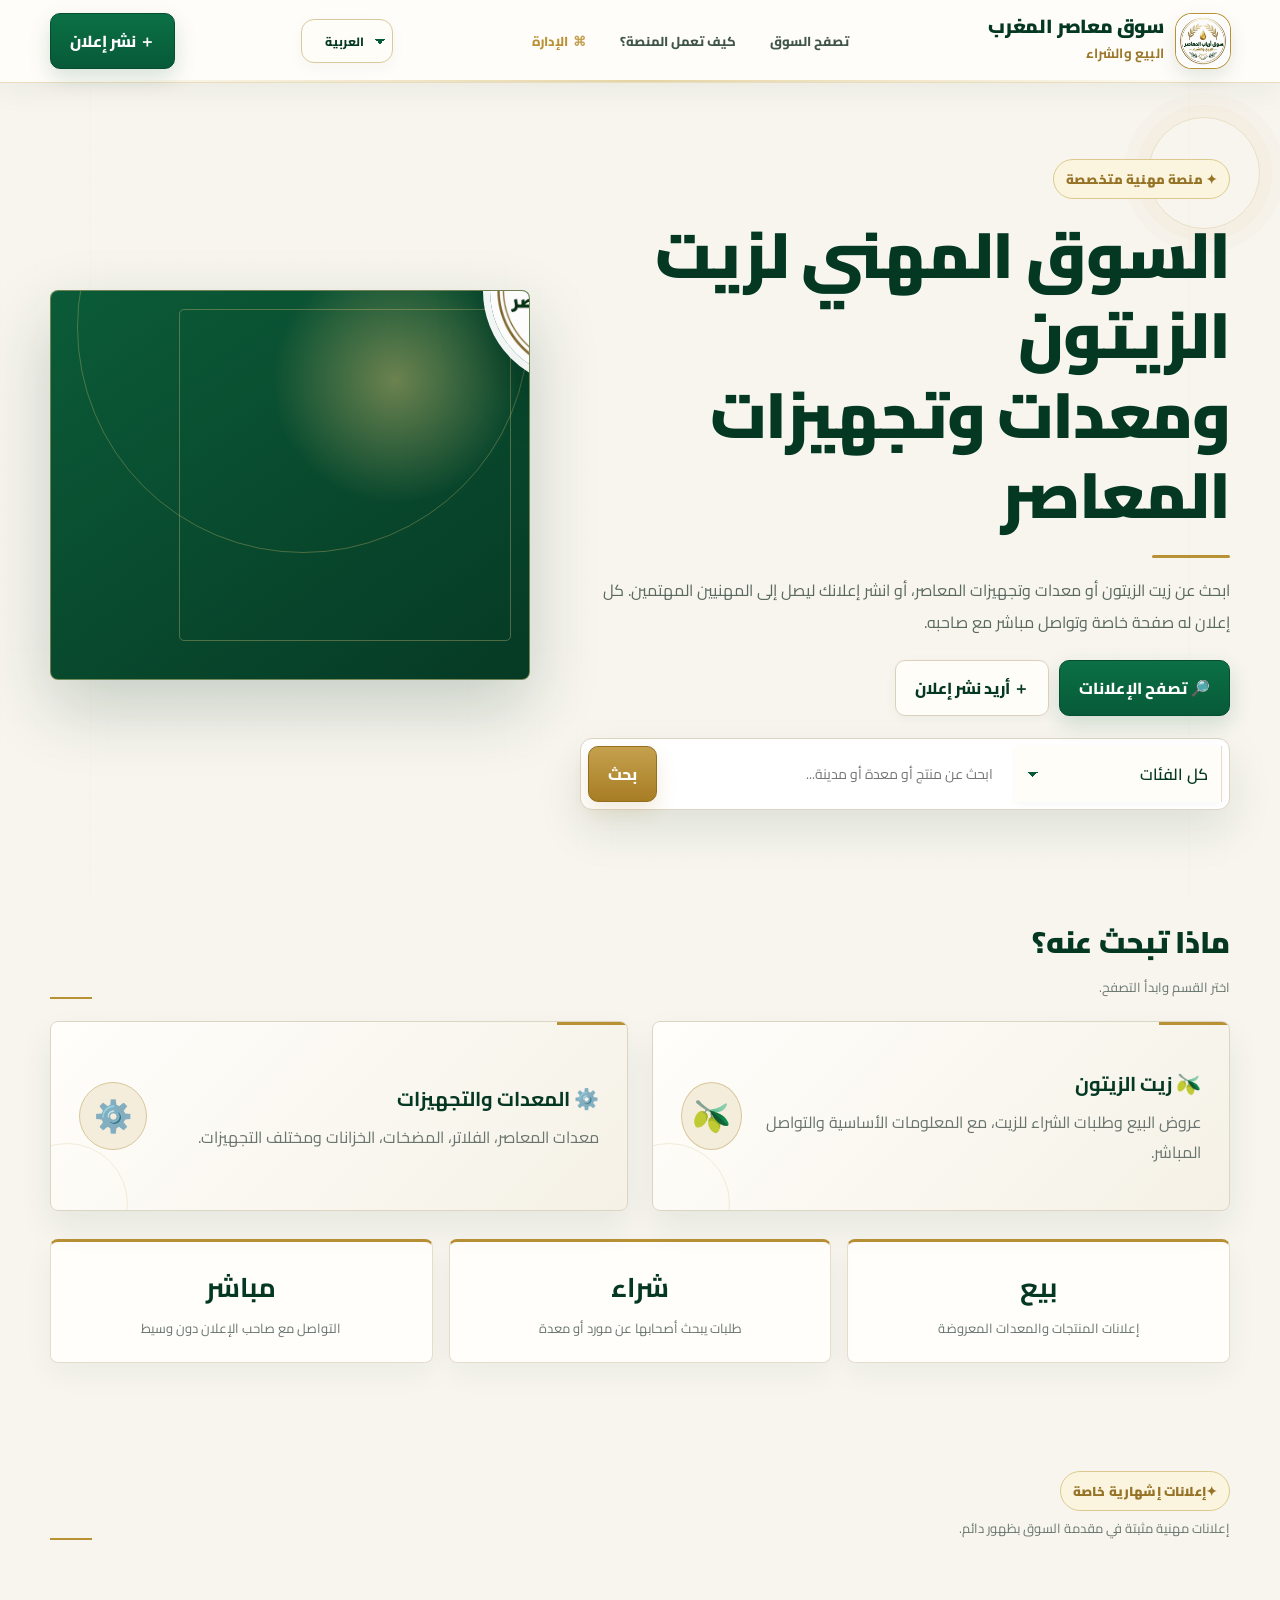
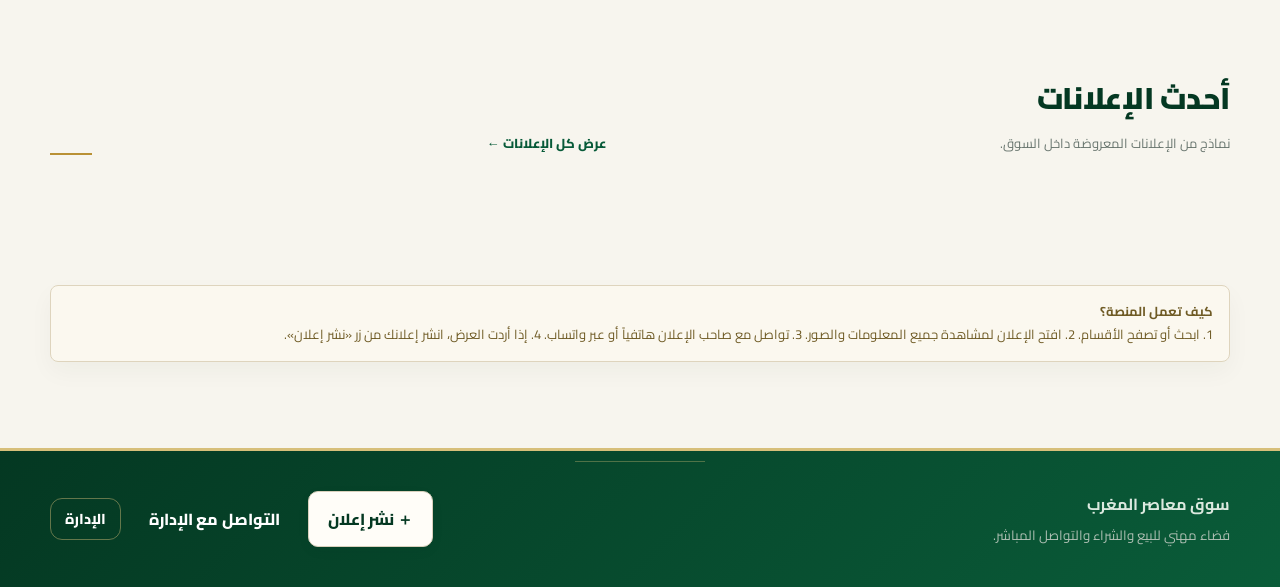
==== commit 9ba89643: "Add files via upload" ====
--- a/index.html
+++ b/index.html
@@ -1 +1 @@
-<!doctype html><html lang="ar" dir="rtl"><head><meta charset="utf-8"><meta name="viewport" content="width=device-width,initial-scale=1"><title>سوق معاصر المغرب | البيع والشراء</title><link rel="stylesheet" href="styles.css"></head><body><header class="topbar"><div class="wrap nav"><a class="brand" href="index.html"><img src="logoSAM.png" alt=""><span><b data-i18n="market">سوق معاصر المغرب</b><small data-i18n="subtitle">البيع والشراء</small></span></a><nav class="navlinks"><a href="search.html" data-i18n="marketNav">تصفح السوق</a><a href="#how" data-i18n="how">كيف تعمل المنصة؟</a></nav><a class="btn primary" href="publish.html" data-i18n="publish">＋ نشر إعلان</a></div></header><main><section class="wrap hero"><div><span class="eyebrow" data-i18n="professional">✦ منصة مهنية متخصصة</span><h1 data-i18n="heroTitle">سوق مهني لمنتجات<br>ومعدات أرباب المعاصر</h1><p data-i18n="heroText">ابحث عن زيت الزيتون أو معدات وتجهيزات المعاصر، أو انشر إعلانك ليصل إلى المهنيين المهتمين. كل إعلان له صفحة خاصة وتواصل مباشر مع صاحبه.</p><div class="hero-actions"><a class="btn primary" href="search.html" data-i18n="browse">🔎 تصفح الإعلانات</a><a class="btn light" href="publish.html" data-i18n="wantPublish">＋ أريد نشر إعلان</a></div><div class="searchbox"><select id="homeCat"><option value="الكل" data-i18n="allCategories">كل الفئات</option><option value="زيت الزيتون" data-i18n="oil">🫒 زيت الزيتون</option><option value="المعدات والتجهيزات" data-i18n="equipment">⚙️ المعدات والتجهيزات</option></select><input id="homeSearch" data-i18n-placeholder="searchPlaceholder" placeholder="ابحث عن منتج أو معدة أو مدينة..."><button id="searchGo" class="btn gold" data-i18n="search">بحث</button></div></div><div class="hero-art"><img src="logoSAM.png" alt=""></div></section><section class="wrap section"><div class="section-head"><div><h2 data-i18n="what">ماذا تبحث عنه؟</h2><p data-i18n="chooseSection">اختر القسم وابدأ التصفح.</p></div></div><div class="cats"><a class="catcard" href="search.html?cat=زيت%20الزيتون"><div><h3 data-i18n="oil">🫒 زيت الزيتون</h3><p data-i18n="oilDesc">عروض البيع وطلبات الشراء للزيت، مع المعلومات الأساسية والتواصل المباشر.</p></div><div class="caticon">🫒</div></a><a class="catcard" href="search.html?cat=المعدات%20والتجهيزات"><div><h3 data-i18n="equipment">⚙️ المعدات والتجهيزات</h3><p data-i18n="equipmentDesc">معدات المعاصر، الفلاتر، المضخات، الخزانات ومختلف التجهيزات.</p></div><div class="caticon">⚙️</div></a></div><div class="stats"><div class="stat"><strong data-i18n="sale">بيع</strong><span data-i18n="saleDesc">إعلانات المنتجات والمعدات المعروضة</span></div><div class="stat"><strong data-i18n="buy">شراء</strong><span data-i18n="buyDesc">طلبات يبحث أصحابها عن مورد أو معدة</span></div><div class="stat"><strong data-i18n="direct">مباشر</strong><span data-i18n="directDesc">التواصل مع صاحب الإعلان دون وسيط</span></div></div></section><section class="wrap section sponsored-section" id="sponsoredSection"><div class="section-head"><div><span class="eyebrow">✦ <span data-i18n="sponsoredTitle">إعلانات إشهارية خاصة</span></span><p data-i18n="sponsoredDesc">إعلانات مهنية مثبتة في مقدمة السوق بظهور دائم.</p></div></div><div id="sponsoredGrid" class="grid sponsored-grid"></div></section><section id="latest" class="wrap section"><div class="section-head"><div><h2 data-i18n="latest">أحدث الإعلانات</h2><p data-i18n="latestDesc">نماذج من الإعلانات المعروضة داخل السوق.</p></div><a class="link" href="search.html" data-i18n="allAds">عرض كل الإعلانات ←</a></div><div id="homeGrid" class="grid"></div></section><section id="how" class="wrap section"><div class="notice"><b data-i18n="howWorks">كيف تعمل المنصة؟</b><br><span data-i18n="steps">1. ابحث أو تصفح الأقسام. 2. افتح الإعلان لمشاهدة جميع المعلومات والصور. 3. تواصل مع صاحب الإعلان هاتفياً أو عبر واتساب. 4. إذا أردت العرض، انشر إعلانك من زر «نشر إعلان».</span></div></section></main><footer class="footer"><div class="wrap foot"><div><b data-i18n="market">سوق معاصر المغرب</b><br><small data-i18n="footer">فضاء مهني للبيع والشراء والتواصل المباشر.</small></div><div class="footer-actions"><a class="btn light" href="publish.html" data-i18n="publish">＋ نشر إعلان</a><a class="btn footer-admin" href="contact-admin.html">التواصل مع الإدارة</a></div></div></footer><script src="app.js"></script><script>Souk.initHome()</script></body></html>
+<!doctype html><html lang="ar" dir="rtl"><head><meta charset="utf-8"><meta name="viewport" content="width=device-width,initial-scale=1"><title>سوق معاصر المغرب | البيع والشراء</title><link rel="stylesheet" href="styles.css"></head><body><header class="topbar"><div class="wrap nav"><a class="brand" href="index.html"><img src="logoSAM.png" alt=""><span><b data-i18n="market">سوق معاصر المغرب</b><small data-i18n="subtitle">البيع والشراء</small></span></a><nav class="navlinks"><a href="search.html" data-i18n="marketNav">تصفح السوق</a><a href="#how" data-i18n="how">كيف تعمل المنصة؟</a><a href="admin.html" class="admin-nav-link" data-i18n="admin">الإدارة</a></nav><a class="btn primary" href="publish.html" data-i18n="publish">＋ نشر إعلان</a></div></header><main><section class="wrap hero"><div><span class="eyebrow" data-i18n="professional">✦ منصة مهنية متخصصة</span><h1 data-i18n="heroTitle">سوق مهني لمنتجات<br>ومعدات أرباب المعاصر</h1><p data-i18n="heroText">ابحث عن زيت الزيتون أو معدات وتجهيزات المعاصر، أو انشر إعلانك ليصل إلى المهنيين المهتمين. كل إعلان له صفحة خاصة وتواصل مباشر مع صاحبه.</p><div class="hero-actions"><a class="btn primary" href="search.html" data-i18n="browse">🔎 تصفح الإعلانات</a><a class="btn light" href="publish.html" data-i18n="wantPublish">＋ أريد نشر إعلان</a></div><div class="searchbox"><select id="homeCat"><option value="الكل" data-i18n="allCategories">كل الفئات</option><option value="زيت الزيتون" data-i18n="oil">🫒 زيت الزيتون</option><option value="المعدات والتجهيزات" data-i18n="equipment">⚙️ المعدات والتجهيزات</option></select><input id="homeSearch" data-i18n-placeholder="searchPlaceholder" placeholder="ابحث عن منتج أو معدة أو مدينة..."><button id="searchGo" class="btn gold" data-i18n="search">بحث</button></div></div><div class="hero-art"><img src="logoSAM.png" alt=""></div></section><section class="wrap section"><div class="section-head"><div><h2 data-i18n="what">ماذا تبحث عنه؟</h2><p data-i18n="chooseSection">اختر القسم وابدأ التصفح.</p></div></div><div class="cats"><a class="catcard" href="search.html?cat=زيت%20الزيتون"><div><h3 data-i18n="oil">🫒 زيت الزيتون</h3><p data-i18n="oilDesc">عروض البيع وطلبات الشراء للزيت، مع المعلومات الأساسية والتواصل المباشر.</p></div><div class="caticon">🫒</div></a><a class="catcard" href="search.html?cat=المعدات%20والتجهيزات"><div><h3 data-i18n="equipment">⚙️ المعدات والتجهيزات</h3><p data-i18n="equipmentDesc">معدات المعاصر، الفلاتر، المضخات، الخزانات ومختلف التجهيزات.</p></div><div class="caticon">⚙️</div></a></div><div class="stats"><div class="stat"><strong data-i18n="sale">بيع</strong><span data-i18n="saleDesc">إعلانات المنتجات والمعدات المعروضة</span></div><div class="stat"><strong data-i18n="buy">شراء</strong><span data-i18n="buyDesc">طلبات يبحث أصحابها عن مورد أو معدة</span></div><div class="stat"><strong data-i18n="direct">مباشر</strong><span data-i18n="directDesc">التواصل مع صاحب الإعلان دون وسيط</span></div></div></section><section class="wrap section sponsored-section" id="sponsoredSection"><div class="section-head"><div><span class="eyebrow">✦ <span data-i18n="sponsoredTitle">إعلانات إشهارية خاصة</span></span><p data-i18n="sponsoredDesc">إعلانات مهنية مثبتة في مقدمة السوق بظهور دائم.</p></div></div><div id="sponsoredGrid" class="grid sponsored-grid"></div></section><section id="latest" class="wrap section"><div class="section-head"><div><h2 data-i18n="latest">أحدث الإعلانات</h2><p data-i18n="latestDesc">نماذج من الإعلانات المعروضة داخل السوق.</p></div><a class="link" href="search.html" data-i18n="allAds">عرض كل الإعلانات ←</a></div><div id="homeGrid" class="grid"></div></section><section id="how" class="wrap section"><div class="notice"><b data-i18n="howWorks">كيف تعمل المنصة؟</b><br><span data-i18n="steps">1. ابحث أو تصفح الأقسام. 2. افتح الإعلان لمشاهدة جميع المعلومات والصور. 3. تواصل مع صاحب الإعلان هاتفياً أو عبر واتساب. 4. إذا أردت العرض، انشر إعلانك من زر «نشر إعلان».</span></div></section></main><footer class="footer"><div class="wrap foot"><div><b data-i18n="market">سوق معاصر المغرب</b><br><small data-i18n="footer">فضاء مهني للبيع والشراء والتواصل المباشر.</small></div><div class="footer-actions"><a class="btn light" href="publish.html" data-i18n="publish">＋ نشر إعلان</a><a class="btn footer-admin" href="contact-admin.html" data-i18n="contactAdmin">التواصل مع الإدارة</a><a class="admin-footer-link" href="admin.html" data-i18n="admin">إدارة المنصة</a></div></div></footer><script src="app.js"></script><script>Souk.initHome()</script></body></html>
--- a/styles.css
+++ b/styles.css
@@ -286,3 +286,11 @@
 .hidden{display:none!important}
 @media(max-width:800px){.hero{min-height:auto;padding-top:48px}.hero-art{min-height:300px}.sponsored-grid{grid-template-columns:1fr 1fr}.admin-heading{align-items:stretch;flex-direction:column}.admin-kpis{grid-template-columns:repeat(3,1fr)}.admin-row{align-items:flex-start;flex-direction:column}.admin-row-actions{width:100%}.admin-row-actions .btn{flex:1}.admin-ad-form{grid-template-columns:1fr}.admin-ad-form .full{grid-column:auto}}
 @media(max-width:520px){.nav-actions .btn:first-child{display:none}.hero h1{font-size:34px}.sponsored-grid{grid-template-columns:1fr}.admin-login{padding:25px 18px}.admin-login-row{grid-template-columns:1fr}.admin-tabs{overflow:auto}.admin-tab{white-space:nowrap}.footer-actions{flex-wrap:wrap}.footer-actions .btn{flex:1;text-align:center}.nav-actions{gap:5px}.nav-actions .btn{padding:9px 10px;font-size:11px}}
+
+
+/* V4.1 — clear administration navigation */
+.admin-nav-link{font-weight:800!important;color:var(--gold,#d7bf7a)!important}
+.admin-nav-link::before{content:"⌘";margin-inline-end:5px;opacity:.85}
+.admin-footer-link{display:inline-flex;align-items:center;justify-content:center;min-height:42px;padding:0 14px;border:1px solid rgba(215,191,122,.45);border-radius:12px;color:#fff;text-decoration:none;font-weight:800;font-size:.9rem}
+.admin-footer-link:hover{border-color:#d7bf7a;background:rgba(215,191,122,.08)}
+@media(max-width:760px){.navlinks .admin-nav-link{display:none}.admin-footer-link{width:100%}}
